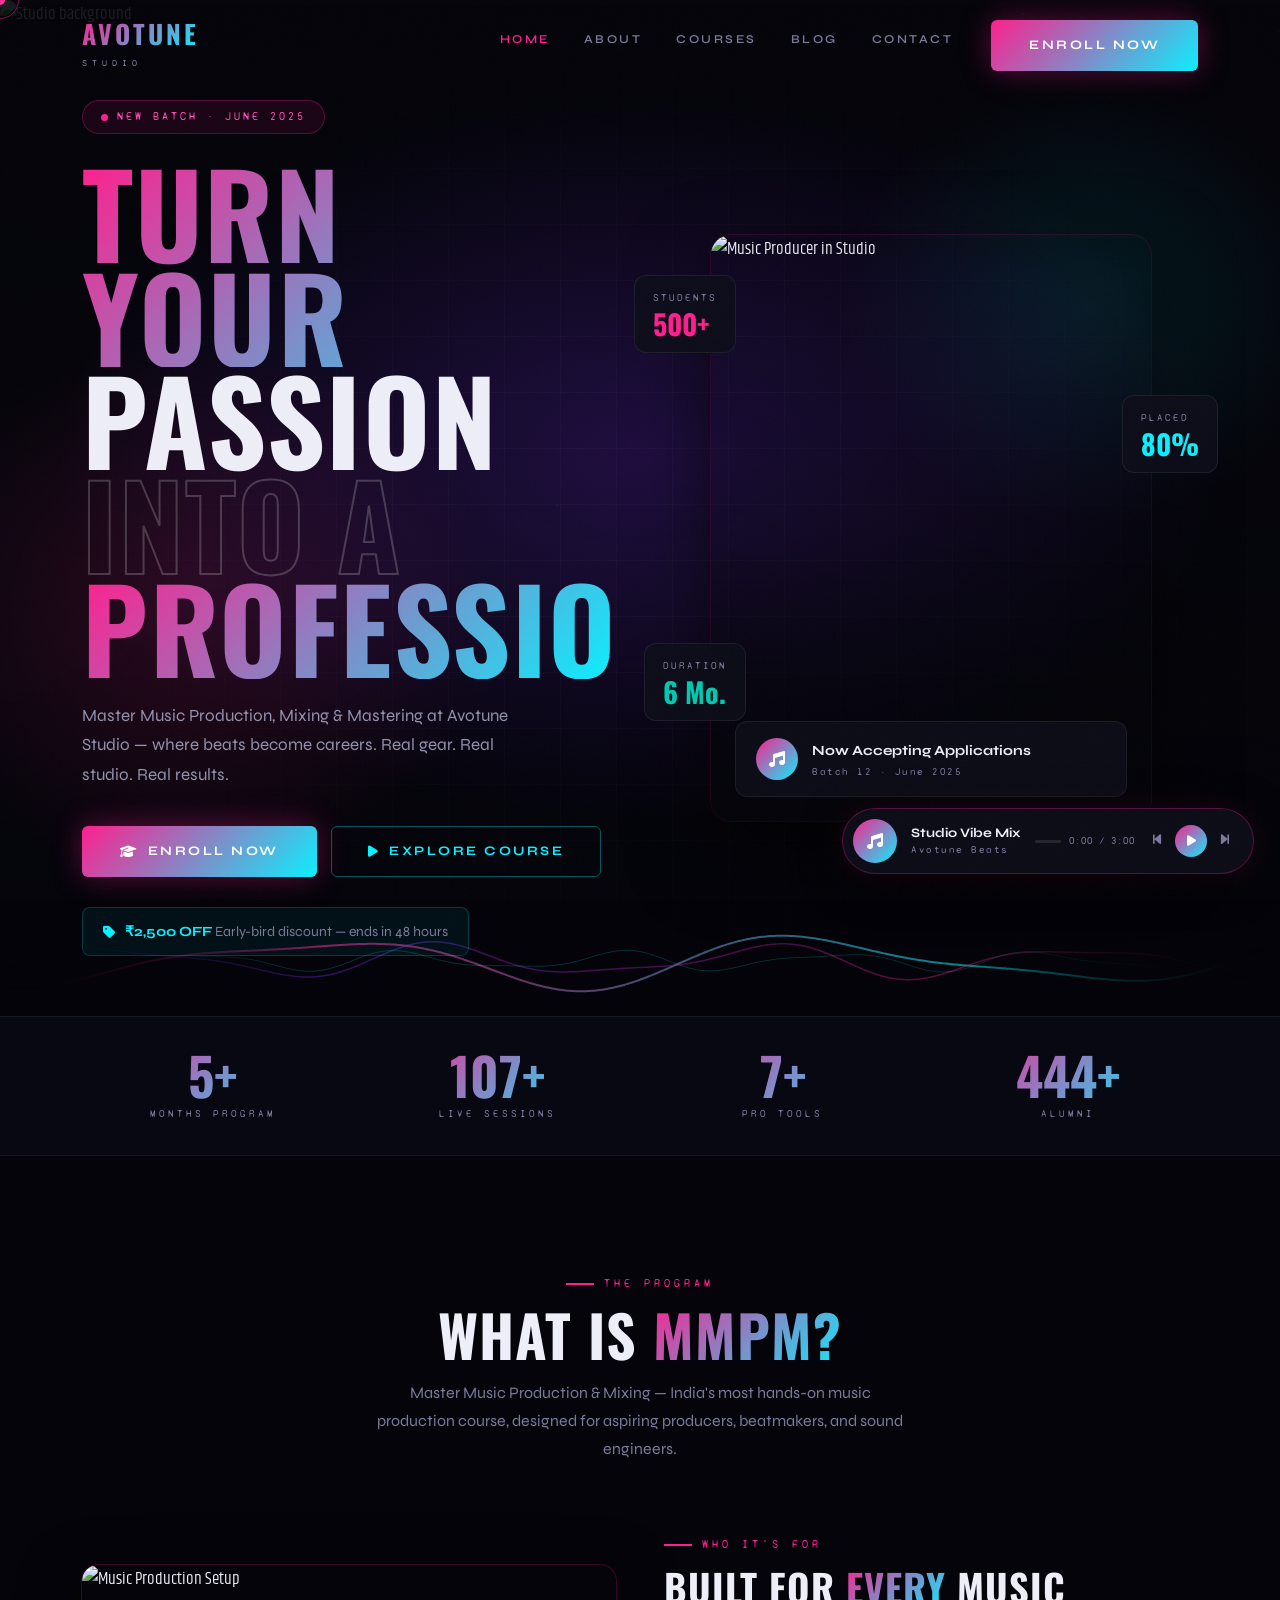
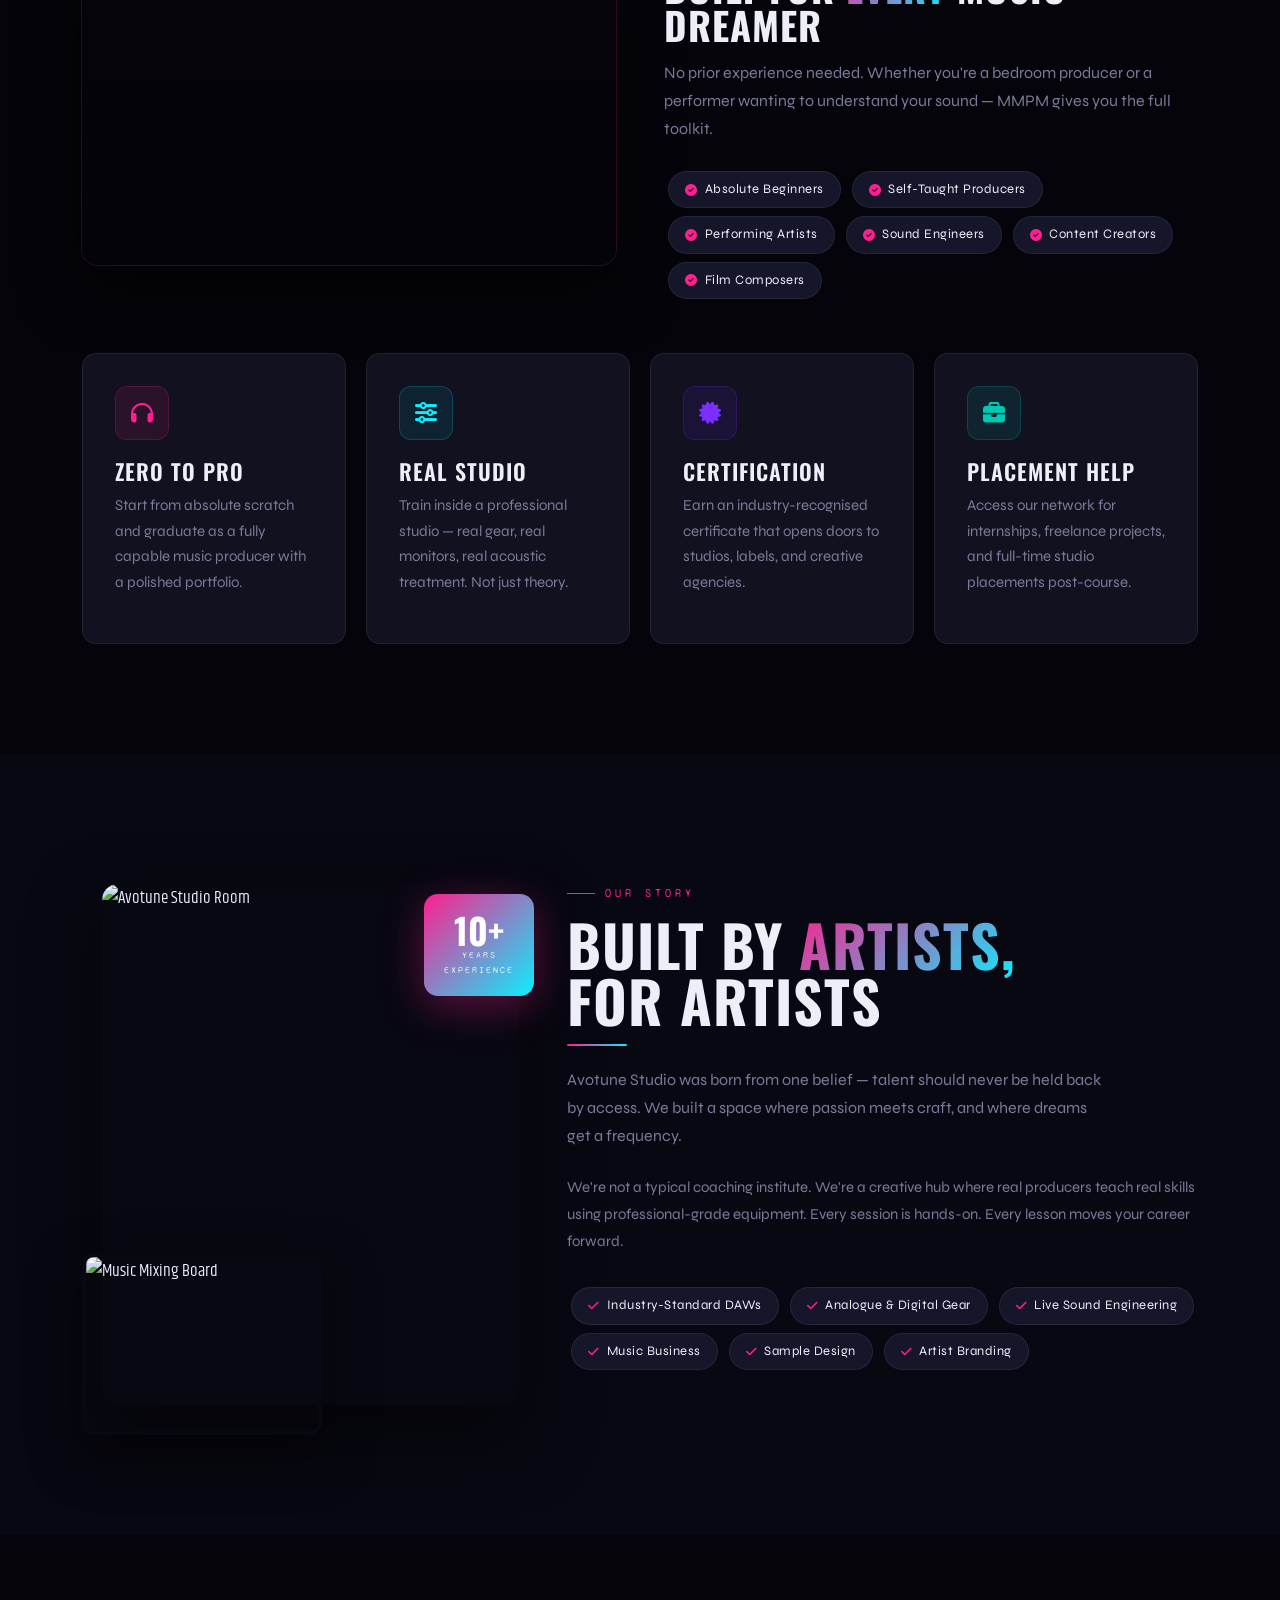
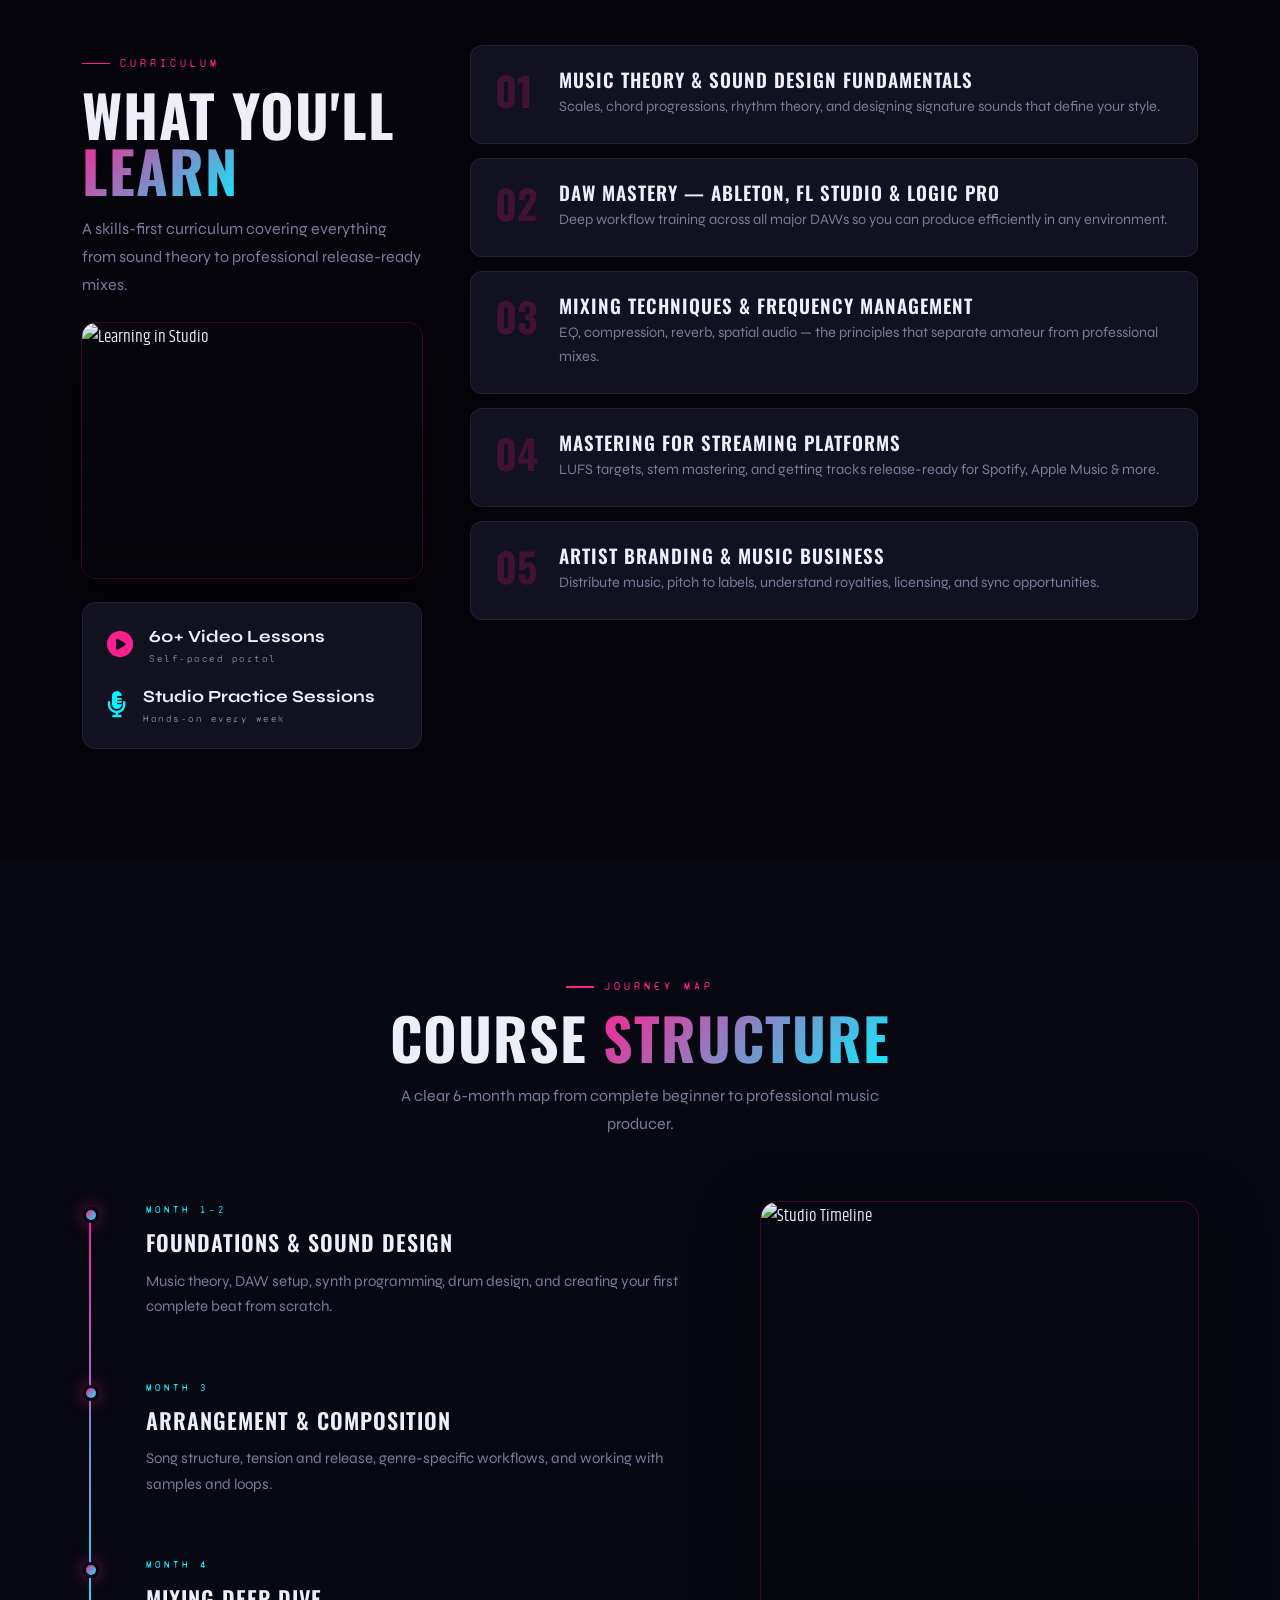
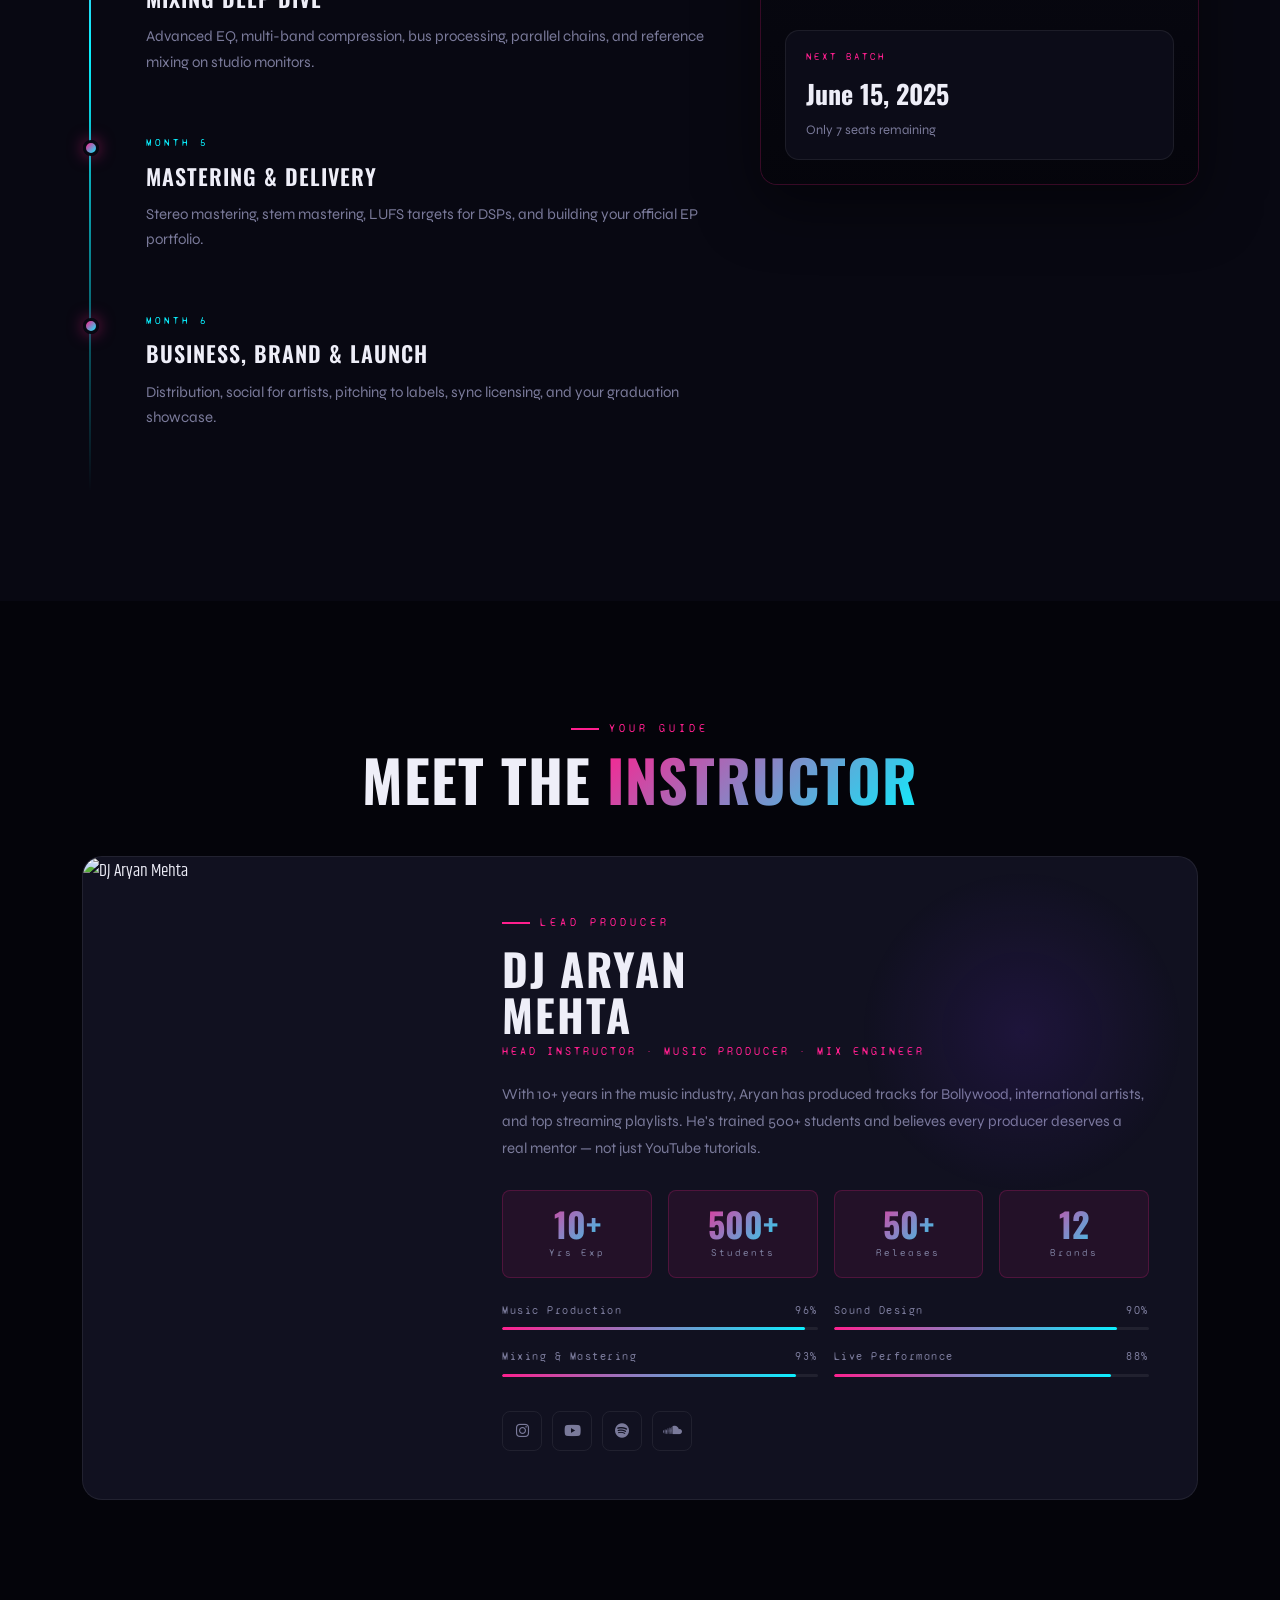
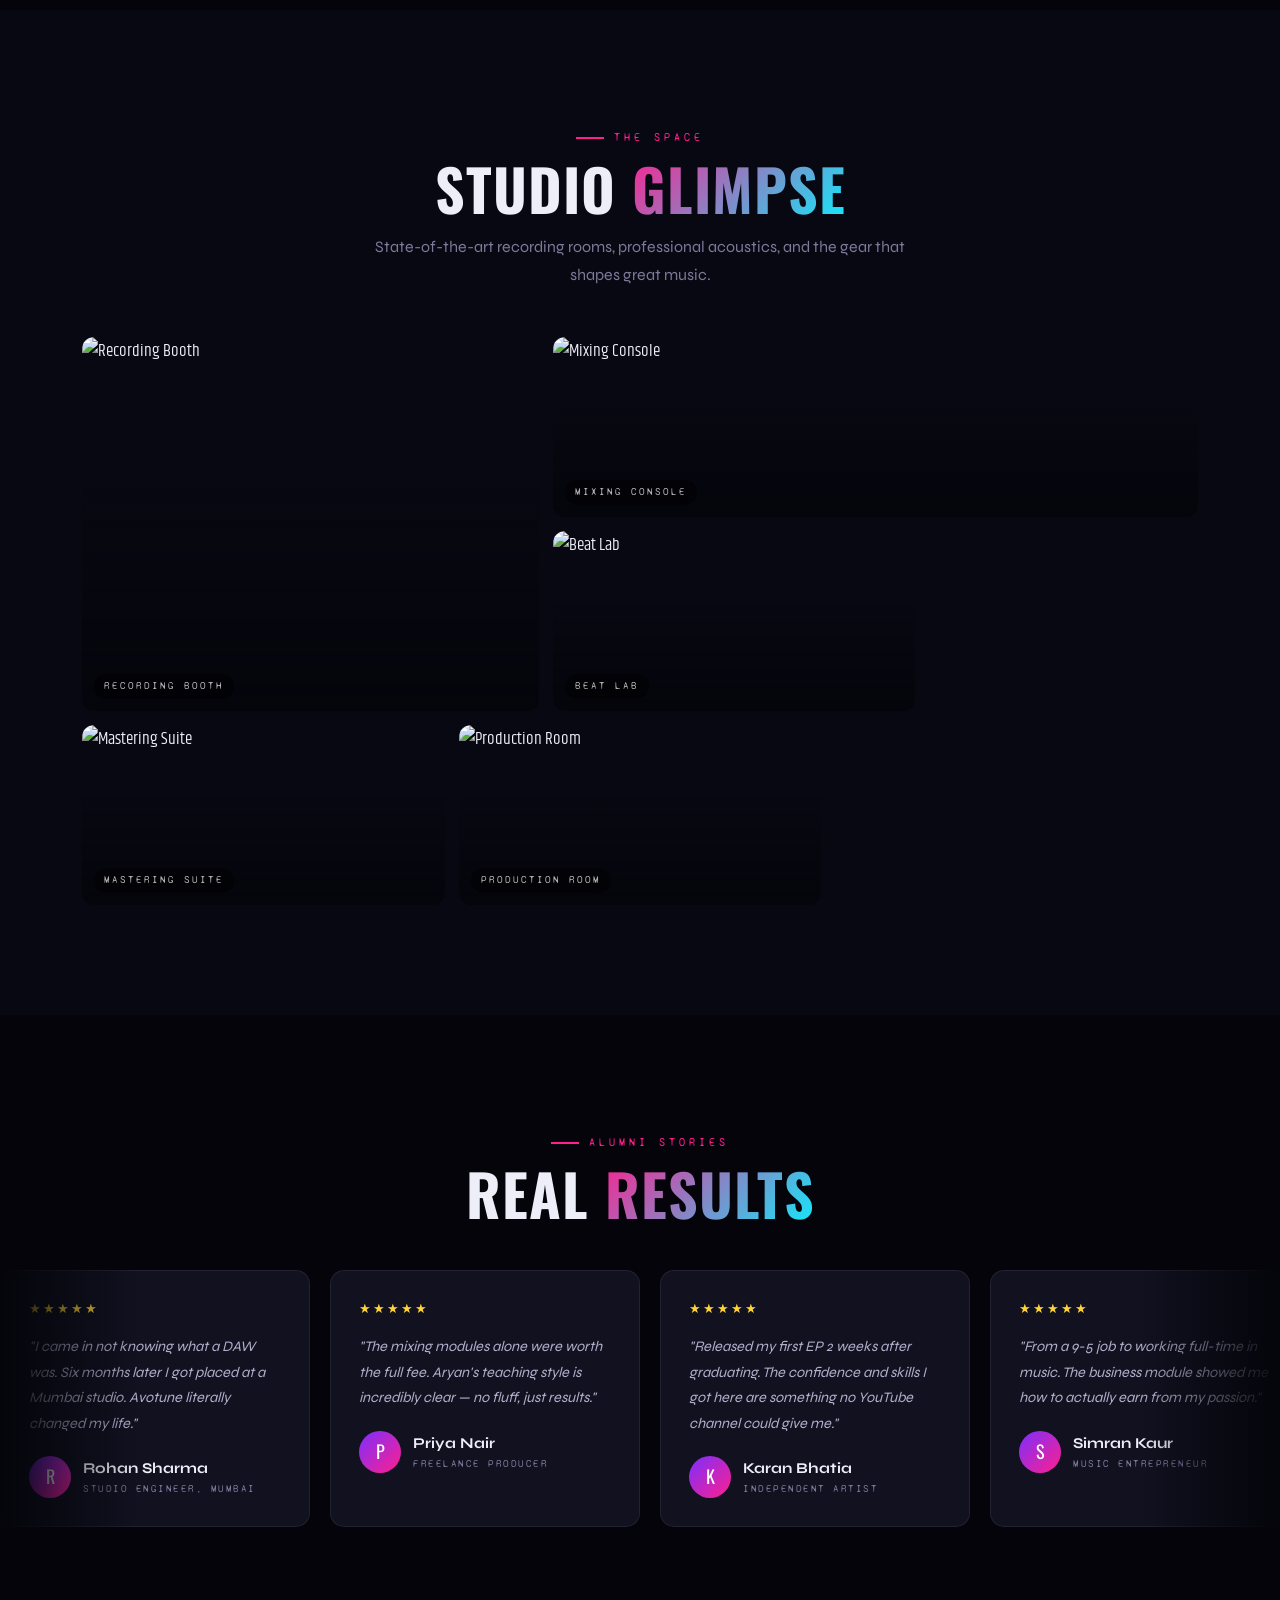
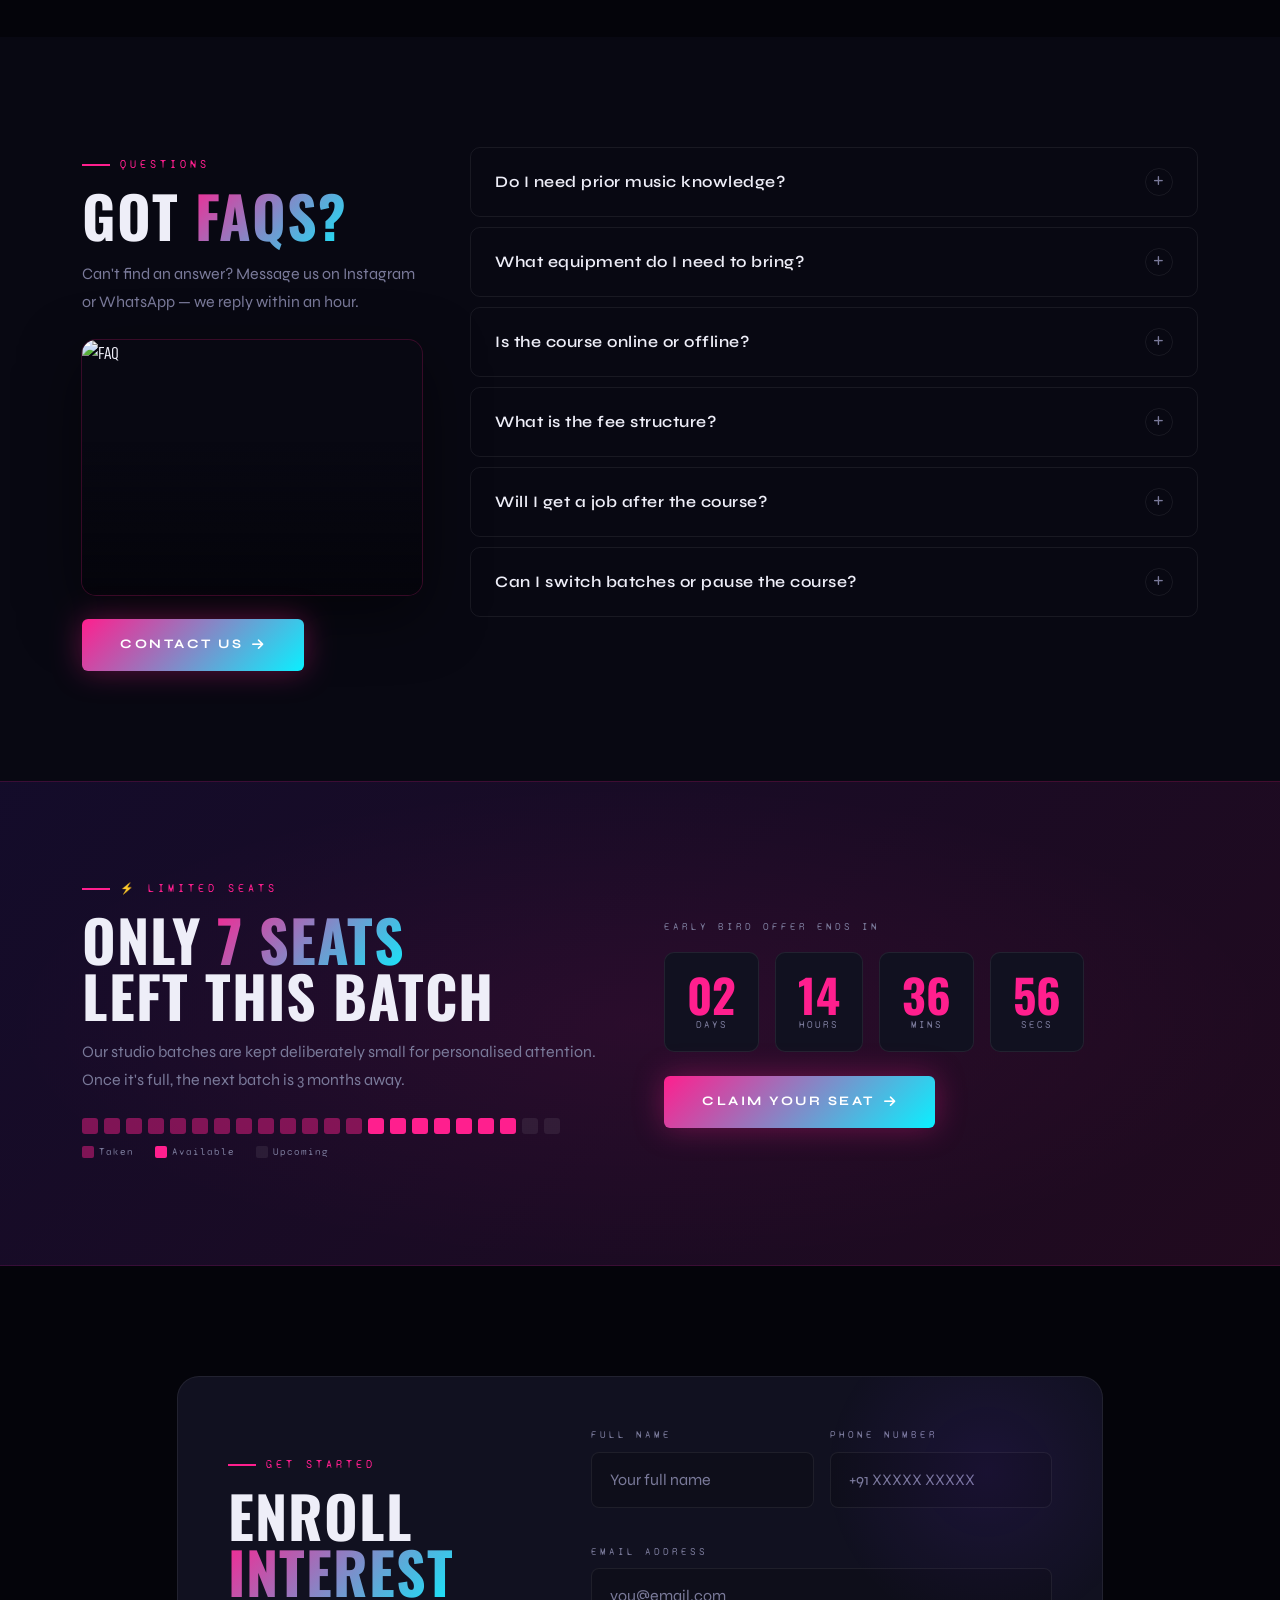
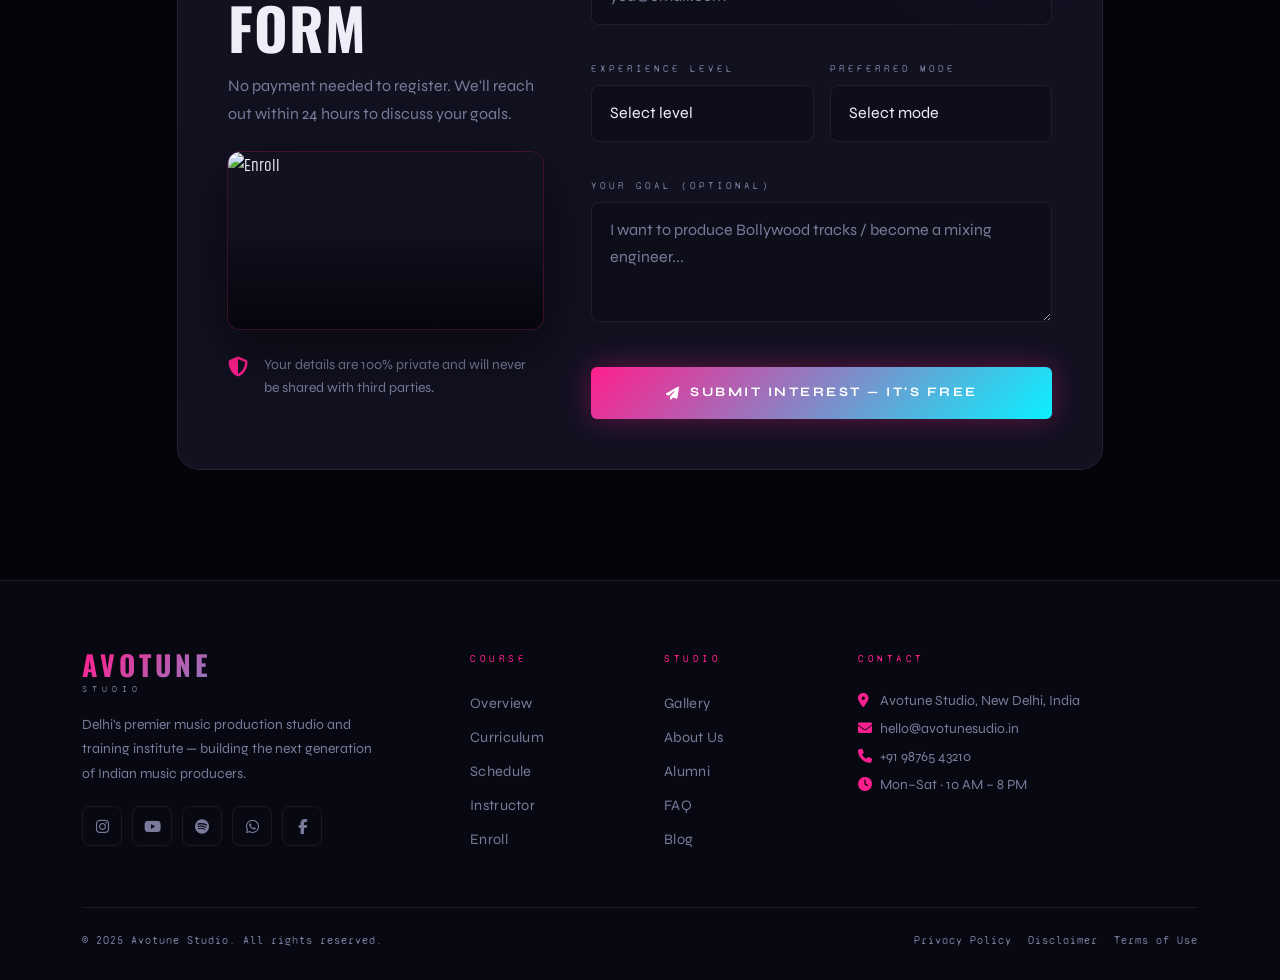
==== index.html @ 10d5009c "Add files via upload" ====
<!DOCTYPE html>
<html lang="en">
<head>
  <meta charset="UTF-8" />
  <meta name="viewport" content="width=device-width, initial-scale=1.0"/>
  <meta name="description" content="Avotune Studio — India's premier music production school. Master Music Production, Mixing & Mastering with hands-on studio training."/>
  <title>Avotune Studio — Master Music Production</title>

  <!-- Bootstrap -->
  <link href="https://cdnjs.cloudflare.com/ajax/libs/bootstrap/5.3.2/css/bootstrap.min.css" rel="stylesheet"/>
  <!-- Icons -->
  <link href="https://cdnjs.cloudflare.com/ajax/libs/font-awesome/6.5.0/css/all.min.css" rel="stylesheet"/>
  <!-- Shared styles -->
  <link rel="stylesheet" href="css/style.css"/>
  <!-- Home styles -->
  <link rel="stylesheet" href="css/home.css"/>
</head>
<body>

<!-- Custom cursor -->
<div class="cursor-dot"></div>
<div class="cursor-ring"></div>

<!-- Global particle canvas -->
<canvas id="av-particles"></canvas>

<!-- Mobile nav overlay -->
<div class="nav-overlay"></div>

<!-- ═══════════════════════════════════════════════════════════════
     NAVBAR
═══════════════════════════════════════════════════════════════ -->
<nav id="av-nav">
  <div class="container">
    <div class="d-flex align-items-center justify-content-between">

      <!-- Logo -->
      <a href="index.html" class="nav-logo text-decoration-none">
        <img src="assets/logo-white.png" alt="Avotune Studio"
             onerror="this.style.display='none';this.nextElementSibling.style.display='block'"/>
        <span style="display:none;">
          <span class="nav-logo-text">Avotune</span>
          <span class="nav-logo-sub">Studio</span>
        </span>
      </a>

      <!-- Desktop links -->
      <div class="nav-links-wrap d-flex align-items-center gap-3">
        <ul class="nav-links">
          <li><a href="index.html" class="active">Home</a></li>
          <li><a href="about.html">About</a></li>
          <li><a href="courses.html">Courses</a></li>
          <li><a href="blog.html">Blog</a></li>
          <li><a href="contact.html">Contact</a></li>
        </ul>
        <a href="#enroll" class="btn-av btn-primary ms-2">Enroll Now</a>
      </div>

      <!-- Hamburger -->
      <button class="nav-hamburger" aria-label="Menu">
        <span></span><span></span><span></span>
      </button>
    </div>
  </div>
</nav>

<!-- ═══════════════════════════════════════════════════════════════
     HERO
═══════════════════════════════════════════════════════════════ -->
<section id="hero">

  <!-- Background image + gradients -->
  <div class="hero-bg-wrap">
    <img class="hero-bg-img"
         src="https://images.unsplash.com/photo-1598488035139-bdbb2231ce04?w=1800&q=80"
         alt="Studio background"/>
    <div class="hero-gradient"></div>
    <div class="hero-grid-overlay"></div>
  </div>

  <!-- Hero waveform -->
  <canvas id="hero-wave"></canvas>

  <div class="container hero-content">
    <div class="row align-items-center g-5">

      <!-- LEFT TEXT -->
      <div class="col-lg-6">
        <div class="hero-pretag">
          <span class="live-dot"></span>
          New Batch · June 2025
        </div>

        <h1 class="hero-h1">
          <span class="line-grad">Turn Your</span>
          Passion
          <span class="line-outline">Into A</span>
          <span class="line-grad">Profession</span>
        </h1>

        <p class="hero-sub">
          Master Music Production, Mixing &amp; Mastering at Avotune Studio — where beats become careers. Real gear. Real studio. Real results.
        </p>

        <div class="hero-actions">
          <a href="#enroll"        class="btn-av btn-primary"><i class="fas fa-graduation-cap"></i> Enroll Now</a>
          <a href="#about-course"  class="btn-av btn-outline"><i class="fas fa-play"></i> Explore Course</a>
        </div>

        <div class="hero-offer">
          <i class="fas fa-tag" style="color:var(--cyan)"></i>
          <span><strong>₹2,500 OFF</strong> Early-bird discount — ends in 48 hours</span>
        </div>
      </div>

      <!-- RIGHT VISUAL -->
      <div class="col-lg-6">
        <div class="hero-visual-wrap">

          <!-- Main card -->
          <div class="hero-img-card">
            <img src="https://images.unsplash.com/photo-1571330735066-03aaa9429d89?w=800&q=80"
                 alt="Music Producer in Studio"/>
            <div class="hero-img-overlay"></div>
            <div class="hero-img-badge">
              <div class="hib-icon"><i class="fas fa-music"></i></div>
              <div>
                <div class="hib-title">Now Accepting Applications</div>
                <div class="hib-sub">Batch 12 · June 2025</div>
              </div>
            </div>
          </div>

          <!-- Floating stat cards -->
          <div class="hero-float-card hfc-1">
            <div class="hfc-label">Students</div>
            <div class="hfc-val pink">500+</div>
          </div>
          <div class="hero-float-card hfc-2">
            <div class="hfc-label">Placed</div>
            <div class="hfc-val cyan">80%</div>
          </div>
          <div class="hero-float-card hfc-3">
            <div class="hfc-label">Duration</div>
            <div class="hfc-val teal">6 Mo.</div>
          </div>
        </div>
      </div>

    </div>
  </div>
</section>

<!-- ═══════════════════════════════════════════════════════════════
     STATS BAR
═══════════════════════════════════════════════════════════════ -->
<div class="stats-bar">
  <div class="container">
    <div class="row">
      <div class="col-6 col-md-3">
        <div class="stat-cell">
          <div class="stat-number" data-count="6" data-suffix="+">6+</div>
          <div class="stat-label">Months Program</div>
        </div>
      </div>
      <div class="col-6 col-md-3">
        <div class="stat-cell">
          <div class="stat-number" data-count="120" data-suffix="+">120+</div>
          <div class="stat-label">Live Sessions</div>
        </div>
      </div>
      <div class="col-6 col-md-3">
        <div class="stat-cell">
          <div class="stat-number" data-count="8" data-suffix="+">8+</div>
          <div class="stat-label">Pro Tools</div>
        </div>
      </div>
      <div class="col-6 col-md-3">
        <div class="stat-cell">
          <div class="stat-number" data-count="500" data-suffix="+">500+</div>
          <div class="stat-label">Alumni</div>
        </div>
      </div>
    </div>
  </div>
</div>

<!-- ═══════════════════════════════════════════════════════════════
     WHAT IS MMPM?
═══════════════════════════════════════════════════════════════ -->
<section id="about-course" class="av-section">
  <div class="container">

    <!-- Heading -->
    <div class="row justify-content-center text-center mb-5">
      <div class="col-lg-7 sr">
        <div class="section-eyebrow mx-auto justify-content-center">The Program</div>
        <h2 class="section-heading">What Is <span class="grad">MMPM?</span></h2>
        <p class="section-body mx-auto text-center mt-3">
          Master Music Production &amp; Mixing — India's most hands-on music production course, designed for aspiring producers, beatmakers, and sound engineers.
        </p>
      </div>
    </div>

    <!-- Feature image row -->
    <div class="row align-items-center g-5 mb-5">
      <div class="col-lg-6 sr sr-left">
        <div class="av-img-wrap img-glow-border" style="aspect-ratio:16/9;">
          <img src="https://images.unsplash.com/photo-1598653222000-6b7b7a552625?w=900&q=80"
               alt="Music Production Setup"/>
          <div class="av-img-overlay"></div>
          <div style="position:absolute;bottom:20px;left:20px;">
            <div class="eq-viz">
              <div class="eq-bar" style="--h1:8px;--h2:38px;--d:.6s"></div>
              <div class="eq-bar" style="--h1:20px;--h2:28px;--d:.8s"></div>
              <div class="eq-bar" style="--h1:5px;--h2:48px;--d:.5s"></div>
              <div class="eq-bar" style="--h1:14px;--h2:32px;--d:.9s"></div>
              <div class="eq-bar" style="--h1:22px;--h2:16px;--d:.7s"></div>
              <div class="eq-bar" style="--h1:10px;--h2:44px;--d:.55s"></div>
            </div>
          </div>
        </div>
      </div>
      <div class="col-lg-6 sr sr-right">
        <div class="section-eyebrow">Who It's For</div>
        <h3 class="section-heading" style="font-size:clamp(28px,3vw,46px);">Built For <span class="grad">Every</span> Music Dreamer</h3>
        <p class="section-body mt-3 mb-4">No prior experience needed. Whether you're a bedroom producer or a performer wanting to understand your sound — MMPM gives you the full toolkit.</p>
        <div>
          <span class="chip"><i class="fas fa-circle-check"></i> Absolute Beginners</span>
          <span class="chip"><i class="fas fa-circle-check"></i> Self-Taught Producers</span>
          <span class="chip"><i class="fas fa-circle-check"></i> Performing Artists</span>
          <span class="chip"><i class="fas fa-circle-check"></i> Sound Engineers</span>
          <span class="chip"><i class="fas fa-circle-check"></i> Content Creators</span>
          <span class="chip"><i class="fas fa-circle-check"></i> Film Composers</span>
        </div>
      </div>
    </div>

    <!-- 4 cards -->
    <div class="course-cards-grid">
      <div class="av-card sr sr-d1">
        <div class="av-card-icon icon-pink"><i class="fas fa-headphones"></i></div>
        <h4>Zero to Pro</h4>
        <p>Start from absolute scratch and graduate as a fully capable music producer with a polished portfolio.</p>
      </div>
      <div class="av-card sr sr-d2">
        <div class="av-card-icon icon-cyan"><i class="fas fa-sliders"></i></div>
        <h4>Real Studio</h4>
        <p>Train inside a professional studio — real gear, real monitors, real acoustic treatment. Not just theory.</p>
      </div>
      <div class="av-card sr sr-d3">
        <div class="av-card-icon icon-purple"><i class="fas fa-certificate"></i></div>
        <h4>Certification</h4>
        <p>Earn an industry-recognised certificate that opens doors to studios, labels, and creative agencies.</p>
      </div>
      <div class="av-card sr sr-d4">
        <div class="av-card-icon icon-teal"><i class="fas fa-briefcase"></i></div>
        <h4>Placement Help</h4>
        <p>Access our network for internships, freelance projects, and full-time studio placements post-course.</p>
      </div>
    </div>

  </div>
</section>

<!-- ═══════════════════════════════════════════════════════════════
     ABOUT US
═══════════════════════════════════════════════════════════════ -->
<section id="about" class="av-section-alt">
  <div class="container">
    <div class="row align-items-center g-5">

      <!-- Images -->
      <div class="col-lg-5 sr sr-left">
        <div class="about-img-stack">
          <div class="about-img-main">
            <img src="https://images.unsplash.com/photo-1493225457124-a3eb161ffa5f?w=700&q=80"
                 alt="Avotune Studio Room"/>
          </div>
          <div class="about-img-secondary">
            <img src="https://images.unsplash.com/photo-1508854710579-5cecc3a416f5?w=500&q=80"
                 alt="Music Mixing Board"/>
          </div>
          <div class="about-accent-badge">
            <div class="aab-num">10+</div>
            <div class="aab-text">Years<br>Experience</div>
          </div>
        </div>
      </div>

      <!-- Text -->
      <div class="col-lg-7 sr sr-right" style="padding-bottom:40px;">
        <div class="section-eyebrow">Our Story</div>
        <h2 class="section-heading">Built By <span class="grad">Artists,</span><br>For Artists</h2>
        <div class="divider mt-3"></div>
        <p class="section-body mt-3 mb-4">
          Avotune Studio was born from one belief — talent should never be held back by access. We built a space where passion meets craft, and where dreams get a frequency.
        </p>
        <p style="font-family:var(--font-accent);color:var(--muted);font-size:15px;line-height:1.8;margin-bottom:28px;">
          We're not a typical coaching institute. We're a creative hub where real producers teach real skills using professional-grade equipment. Every session is hands-on. Every lesson moves your career forward.
        </p>
        <div>
          <span class="chip"><i class="fas fa-check"></i> Industry-Standard DAWs</span>
          <span class="chip"><i class="fas fa-check"></i> Analogue &amp; Digital Gear</span>
          <span class="chip"><i class="fas fa-check"></i> Live Sound Engineering</span>
          <span class="chip"><i class="fas fa-check"></i> Music Business</span>
          <span class="chip"><i class="fas fa-check"></i> Sample Design</span>
          <span class="chip"><i class="fas fa-check"></i> Artist Branding</span>
        </div>
      </div>
    </div>
  </div>
</section>

<!-- ═══════════════════════════════════════════════════════════════
     WHAT YOU'LL LEARN
═══════════════════════════════════════════════════════════════ -->
<section id="learn" class="av-section">
  <div class="container">
    <div class="row g-5 align-items-start">

      <!-- Left sticky info -->
      <div class="col-lg-4 sr sr-left">
        <div class="section-eyebrow">Curriculum</div>
        <h2 class="section-heading">What You'll <span class="grad">Learn</span></h2>
        <p class="section-body mt-3 mb-4">A skills-first curriculum covering everything from sound theory to professional release-ready mixes.</p>

        <!-- Side image -->
        <div class="av-img-wrap img-glow-border" style="border-radius:14px;margin-bottom:24px;">
          <img src="https://images.unsplash.com/photo-1526478806334-5fd488fcaabc?w=600&q=80"
               alt="Learning in Studio" style="aspect-ratio:4/3;object-fit:cover;"/>
          <div class="av-img-overlay"></div>
        </div>

        <div class="av-card" style="padding:20px 24px;">
          <div class="d-flex align-items-center gap-3 mb-3">
            <i class="fas fa-play-circle" style="color:var(--pink);font-size:26px;"></i>
            <div>
              <div style="font-family:var(--font-accent);font-weight:700;">60+ Video Lessons</div>
              <div style="font-family:var(--font-mono);font-size:10px;letter-spacing:1.5px;color:var(--muted);">Self-paced portal</div>
            </div>
          </div>
          <div class="d-flex align-items-center gap-3">
            <i class="fas fa-microphone-alt" style="color:var(--cyan);font-size:26px;"></i>
            <div>
              <div style="font-family:var(--font-accent);font-weight:700;">Studio Practice Sessions</div>
              <div style="font-family:var(--font-mono);font-size:10px;letter-spacing:1.5px;color:var(--muted);">Hands-on every week</div>
            </div>
          </div>
        </div>
      </div>

      <!-- Right learn items -->
      <div class="col-lg-8">
        <div class="learn-row sr sr-d1">
          <div class="learn-num">01</div>
          <div>
            <h5>Music Theory & Sound Design Fundamentals</h5>
            <p>Scales, chord progressions, rhythm theory, and designing signature sounds that define your style.</p>
          </div>
        </div>
        <div class="learn-row sr sr-d2">
          <div class="learn-num">02</div>
          <div>
            <h5>DAW Mastery — Ableton, FL Studio & Logic Pro</h5>
            <p>Deep workflow training across all major DAWs so you can produce efficiently in any environment.</p>
          </div>
        </div>
        <div class="learn-row sr sr-d3">
          <div class="learn-num">03</div>
          <div>
            <h5>Mixing Techniques & Frequency Management</h5>
            <p>EQ, compression, reverb, spatial audio — the principles that separate amateur from professional mixes.</p>
          </div>
        </div>
        <div class="learn-row sr sr-d4">
          <div class="learn-num">04</div>
          <div>
            <h5>Mastering for Streaming Platforms</h5>
            <p>LUFS targets, stem mastering, and getting tracks release-ready for Spotify, Apple Music &amp; more.</p>
          </div>
        </div>
        <div class="learn-row sr">
          <div class="learn-num">05</div>
          <div>
            <h5>Artist Branding & Music Business</h5>
            <p>Distribute music, pitch to labels, understand royalties, licensing, and sync opportunities.</p>
          </div>
        </div>
      </div>
    </div>
  </div>
</section>

<!-- ═══════════════════════════════════════════════════════════════
     COURSE STRUCTURE
═══════════════════════════════════════════════════════════════ -->
<section id="structure" class="av-section-alt">
  <div class="container">
    <div class="row justify-content-center text-center mb-5">
      <div class="col-lg-6 sr">
        <div class="section-eyebrow mx-auto justify-content-center">Journey Map</div>
        <h2 class="section-heading">Course <span class="grad">Structure</span></h2>
        <p class="section-body mx-auto text-center mt-3">A clear 6-month map from complete beginner to professional music producer.</p>
      </div>
    </div>

    <div class="row g-5 align-items-start">
      <div class="col-lg-5 sr sr-right" style="order:2;">
        <div class="av-img-wrap img-glow-border" style="border-radius:16px;">
          <img src="https://images.unsplash.com/photo-1516280440614-37939bbacd81?w=700&q=80"
               alt="Studio Timeline" style="aspect-ratio:3/4;object-fit:cover;"/>
          <div class="av-img-overlay"></div>
          <div style="position:absolute;bottom:24px;left:24px;right:24px;">
            <div class="av-card" style="padding:18px 20px;background:rgba(14,14,26,.9);">
              <div style="font-family:var(--font-mono);font-size:10px;letter-spacing:2px;color:var(--pink);margin-bottom:8px;">NEXT BATCH</div>
              <div style="font-family:var(--font-display);font-size:26px;font-weight:700;">June 15, 2025</div>
              <div style="font-family:var(--font-accent);color:var(--muted);font-size:13px;margin-top:4px;">Only 7 seats remaining</div>
            </div>
          </div>
        </div>
      </div>

      <div class="col-lg-7 sr sr-left" style="order:1;">
        <div class="av-timeline">
          <div class="tl-item">
            <div class="tl-dot"></div>
            <div class="tl-week">Month 1–2</div>
            <div class="tl-title">Foundations & Sound Design</div>
            <p class="tl-desc">Music theory, DAW setup, synth programming, drum design, and creating your first complete beat from scratch.</p>
          </div>
          <div class="tl-item">
            <div class="tl-dot"></div>
            <div class="tl-week">Month 3</div>
            <div class="tl-title">Arrangement & Composition</div>
            <p class="tl-desc">Song structure, tension and release, genre-specific workflows, and working with samples and loops.</p>
          </div>
          <div class="tl-item">
            <div class="tl-dot"></div>
            <div class="tl-week">Month 4</div>
            <div class="tl-title">Mixing Deep Dive</div>
            <p class="tl-desc">Advanced EQ, multi-band compression, bus processing, parallel chains, and reference mixing on studio monitors.</p>
          </div>
          <div class="tl-item">
            <div class="tl-dot"></div>
            <div class="tl-week">Month 5</div>
            <div class="tl-title">Mastering & Delivery</div>
            <p class="tl-desc">Stereo mastering, stem mastering, LUFS targets for DSPs, and building your official EP portfolio.</p>
          </div>
          <div class="tl-item">
            <div class="tl-dot"></div>
            <div class="tl-week">Month 6</div>
            <div class="tl-title">Business, Brand & Launch</div>
            <p class="tl-desc">Distribution, social for artists, pitching to labels, sync licensing, and your graduation showcase.</p>
          </div>
        </div>
      </div>
    </div>
  </div>
</section>

<!-- ═══════════════════════════════════════════════════════════════
     INSTRUCTOR
═══════════════════════════════════════════════════════════════ -->
<section id="instructor" class="av-section">
  <div class="container">
    <div class="text-center mb-5 sr">
      <div class="section-eyebrow mx-auto justify-content-center">Your Guide</div>
      <h2 class="section-heading">Meet The <span class="grad">Instructor</span></h2>
    </div>

    <div class="instructor-wrap skill-section">
      <div class="row g-0">

        <!-- Photo -->
        <div class="col-lg-4 sr sr-left">
          <img src="https://images.unsplash.com/photo-1507003211169-0a1dd7228f2d?w=600&q=80"
               alt="DJ Aryan Mehta" class="instructor-hero-img"/>
        </div>

        <!-- Info -->
        <div class="col-lg-8 p-4 p-lg-5 sr sr-right">
          <div class="section-eyebrow">Lead Producer</div>
          <h3 style="font-family:var(--font-display);font-size:44px;font-weight:700;text-transform:uppercase;letter-spacing:2px;margin-bottom:4px;">DJ Aryan<br>Mehta</h3>
          <p style="font-family:var(--font-mono);font-size:11px;letter-spacing:3px;color:var(--pink);text-transform:uppercase;margin-bottom:20px;">Head Instructor · Music Producer · Mix Engineer</p>
          <p style="font-family:var(--font-accent);color:var(--muted);font-size:15px;line-height:1.8;margin-bottom:28px;">
            With 10+ years in the music industry, Aryan has produced tracks for Bollywood, international artists, and top streaming playlists. He's trained 500+ students and believes every producer deserves a real mentor — not just YouTube tutorials.
          </p>

          <!-- Stats row -->
          <div class="row g-3 mb-4">
            <div class="col-6 col-md-3"><div class="badge-stat"><div class="badge-stat-num">10+</div><div class="badge-stat-label">Yrs Exp</div></div></div>
            <div class="col-6 col-md-3"><div class="badge-stat"><div class="badge-stat-num">500+</div><div class="badge-stat-label">Students</div></div></div>
            <div class="col-6 col-md-3"><div class="badge-stat"><div class="badge-stat-num">50+</div><div class="badge-stat-label">Releases</div></div></div>
            <div class="col-6 col-md-3"><div class="badge-stat"><div class="badge-stat-num">12</div><div class="badge-stat-label">Brands</div></div></div>
          </div>

          <!-- Skill bars -->
          <div class="row g-3">
            <div class="col-md-6">
              <div class="skill-row">
                <div class="skill-meta"><span>Music Production</span><span>96%</span></div>
                <div class="skill-track"><div class="skill-fill" data-w="96"></div></div>
              </div>
              <div class="skill-row">
                <div class="skill-meta"><span>Mixing & Mastering</span><span>93%</span></div>
                <div class="skill-track"><div class="skill-fill" data-w="93"></div></div>
              </div>
            </div>
            <div class="col-md-6">
              <div class="skill-row">
                <div class="skill-meta"><span>Sound Design</span><span>90%</span></div>
                <div class="skill-track"><div class="skill-fill" data-w="90"></div></div>
              </div>
              <div class="skill-row">
                <div class="skill-meta"><span>Live Performance</span><span>88%</span></div>
                <div class="skill-track"><div class="skill-fill" data-w="88"></div></div>
              </div>
            </div>
          </div>

          <!-- Socials -->
          <div class="social-row mt-3">
            <a href="#" class="soc-btn"><i class="fab fa-instagram"></i></a>
            <a href="#" class="soc-btn"><i class="fab fa-youtube"></i></a>
            <a href="#" class="soc-btn"><i class="fab fa-spotify"></i></a>
            <a href="#" class="soc-btn"><i class="fab fa-soundcloud"></i></a>
          </div>
        </div>
      </div>
    </div>
  </div>
</section>

<!-- ═══════════════════════════════════════════════════════════════
     GALLERY
═══════════════════════════════════════════════════════════════ -->
<section id="gallery" class="av-section-alt">
  <div class="container">
    <div class="text-center mb-5 sr">
      <div class="section-eyebrow mx-auto justify-content-center">The Space</div>
      <h2 class="section-heading">Studio <span class="grad">Glimpse</span></h2>
      <p class="section-body mx-auto text-center mt-3">State-of-the-art recording rooms, professional acoustics, and the gear that shapes great music.</p>
    </div>

    <div class="gallery-grid sr">
      <div class="g-item g-tall">
        <img src="https://images.unsplash.com/photo-1478737270239-2f02b77fc618?w=700&q=80" alt="Recording Booth"/>
        <div class="av-img-overlay"></div>
        <div class="g-item-label">Recording Booth</div>
      </div>
      <div class="g-item g-wide">
        <img src="https://images.unsplash.com/photo-1524230572899-a752b3835840?w=900&q=80" alt="Mixing Console"/>
        <div class="av-img-overlay"></div>
        <div class="g-item-label">Mixing Console</div>
      </div>
      <div class="g-item g-half">
        <img src="https://images.unsplash.com/photo-1563330232-57114bb0823c?w=600&q=80" alt="Beat Lab"/>
        <div class="av-img-overlay"></div>
        <div class="g-item-label">Beat Lab</div>
      </div>
      <div class="g-item g-half">
        <img src="https://images.unsplash.com/photo-1514320291840-2e0a9bf2a9ae?w=600&q=80" alt="Mastering Suite"/>
        <div class="av-img-overlay"></div>
        <div class="g-item-label">Mastering Suite</div>
      </div>
      <div class="g-item g-half">
        <img src="https://images.unsplash.com/photo-1598488035139-bdbb2231ce04?w=600&q=80" alt="Production Room"/>
        <div class="av-img-overlay"></div>
        <div class="g-item-label">Production Room</div>
      </div>
    </div>
  </div>
</section>

<!-- ═══════════════════════════════════════════════════════════════
     TESTIMONIALS
═══════════════════════════════════════════════════════════════ -->
<section id="testimonials" class="av-section">
  <div class="container mb-5">
    <div class="text-center sr">
      <div class="section-eyebrow mx-auto justify-content-center">Alumni Stories</div>
      <h2 class="section-heading">Real <span class="grad">Results</span></h2>
    </div>
  </div>

  <div class="testi-outer">
    <div class="testi-track" id="testi-track">
      <!-- Row 1 -->
      <div class="t-card">
        <div class="t-stars">★★★★★</div>
        <p class="t-quote">"I came in not knowing what a DAW was. Six months later I got placed at a Mumbai studio. Avotune literally changed my life."</p>
        <div class="t-author">
          <div class="t-avatar">R</div>
          <div><div class="t-name">Rohan Sharma</div><div class="t-role">Studio Engineer, Mumbai</div></div>
        </div>
      </div>
      <div class="t-card">
        <div class="t-stars">★★★★★</div>
        <p class="t-quote">"The mixing modules alone were worth the full fee. Aryan's teaching style is incredibly clear — no fluff, just results."</p>
        <div class="t-author">
          <div class="t-avatar">P</div>
          <div><div class="t-name">Priya Nair</div><div class="t-role">Freelance Producer</div></div>
        </div>
      </div>
      <div class="t-card">
        <div class="t-stars">★★★★★</div>
        <p class="t-quote">"Released my first EP 2 weeks after graduating. The confidence and skills I got here are something no YouTube channel could give me."</p>
        <div class="t-author">
          <div class="t-avatar">K</div>
          <div><div class="t-name">Karan Bhatia</div><div class="t-role">Independent Artist</div></div>
        </div>
      </div>
      <div class="t-card">
        <div class="t-stars">★★★★★</div>
        <p class="t-quote">"From a 9-5 job to working full-time in music. The business module showed me how to actually earn from my passion."</p>
        <div class="t-author">
          <div class="t-avatar">S</div>
          <div><div class="t-name">Simran Kaur</div><div class="t-role">Music Entrepreneur</div></div>
        </div>
      </div>
      <div class="t-card">
        <div class="t-stars">★★★★★</div>
        <p class="t-quote">"Working on professional monitors with real acoustic treatment changes how you hear music forever. Worth every rupee."</p>
        <div class="t-author">
          <div class="t-avatar">A</div>
          <div><div class="t-name">Aditya Joshi</div><div class="t-role">Sound Designer</div></div>
        </div>
      </div>
      <div class="t-card">
        <div class="t-stars">★★★★★</div>
        <p class="t-quote">"Avotune isn't just a course — it's a community. The network I built here is still helping me land projects years later."</p>
        <div class="t-author">
          <div class="t-avatar">M</div>
          <div><div class="t-name">Megha Verma</div><div class="t-role">Film Composer</div></div>
        </div>
      </div>
      <!-- Duplicate for seamless loop -->
      <div class="t-card">
        <div class="t-stars">★★★★★</div>
        <p class="t-quote">"I came in not knowing what a DAW was. Six months later I got placed at a Mumbai studio. Avotune literally changed my life."</p>
        <div class="t-author"><div class="t-avatar">R</div><div><div class="t-name">Rohan Sharma</div><div class="t-role">Studio Engineer, Mumbai</div></div></div>
      </div>
      <div class="t-card">
        <div class="t-stars">★★★★★</div>
        <p class="t-quote">"The mixing modules alone were worth the full fee. Aryan's teaching style is incredibly clear — no fluff, just results."</p>
        <div class="t-author"><div class="t-avatar">P</div><div><div class="t-name">Priya Nair</div><div class="t-role">Freelance Producer</div></div></div>
      </div>
      <div class="t-card">
        <div class="t-stars">★★★★★</div>
        <p class="t-quote">"Released my first EP 2 weeks after graduating. The confidence and skills I got here are something no YouTube channel could give me."</p>
        <div class="t-author"><div class="t-avatar">K</div><div><div class="t-name">Karan Bhatia</div><div class="t-role">Independent Artist</div></div></div>
      </div>
      <div class="t-card">
        <div class="t-stars">★★★★★</div>
        <p class="t-quote">"From a 9-5 job to working full-time in music. The business module showed me how to actually earn from my passion."</p>
        <div class="t-author"><div class="t-avatar">S</div><div><div class="t-name">Simran Kaur</div><div class="t-role">Music Entrepreneur</div></div></div>
      </div>
      <div class="t-card">
        <div class="t-stars">★★★★★</div>
        <p class="t-quote">"Working on professional monitors with real acoustic treatment changes how you hear music forever. Worth every rupee."</p>
        <div class="t-author"><div class="t-avatar">A</div><div><div class="t-name">Aditya Joshi</div><div class="t-role">Sound Designer</div></div></div>
      </div>
      <div class="t-card">
        <div class="t-stars">★★★★★</div>
        <p class="t-quote">"Avotune isn't just a course — it's a community. The network I built here is still helping me land projects years later."</p>
        <div class="t-author"><div class="t-avatar">M</div><div><div class="t-name">Megha Verma</div><div class="t-role">Film Composer</div></div></div>
      </div>
    </div>
  </div>
</section>

<!-- ═══════════════════════════════════════════════════════════════
     FAQ
═══════════════════════════════════════════════════════════════ -->
<section id="faq" class="av-section-alt">
  <div class="container">
    <div class="row g-5 align-items-start">

      <div class="col-lg-4 sr sr-left">
        <div class="section-eyebrow">Questions</div>
        <h2 class="section-heading">Got <span class="grad">FAQs?</span></h2>
        <p class="section-body mt-3 mb-4">Can't find an answer? Message us on Instagram or WhatsApp — we reply within an hour.</p>
        <div class="av-img-wrap img-glow-border mb-4" style="border-radius:14px;">
          <img src="https://images.unsplash.com/photo-1487180144351-b8472da7d491?w=600&q=80"
               alt="FAQ" style="aspect-ratio:4/3;object-fit:cover;"/>
          <div class="av-img-overlay"></div>
        </div>
        <a href="#enroll" class="btn-av btn-primary">Contact Us <i class="fas fa-arrow-right"></i></a>
      </div>

      <div class="col-lg-8 sr sr-right">
        <div class="faq-wrap">
          <div class="faq-box">
            <div class="faq-trigger">Do I need prior music knowledge?<span class="faq-plus"><i class="fas fa-plus"></i></span></div>
            <div class="faq-body">Not at all! MMPM is designed for complete beginners. We start from music theory fundamentals and build up gradually. If you have experience, our instructor will ensure you're challenged at the right level.</div>
          </div>
          <div class="faq-box">
            <div class="faq-trigger">What equipment do I need to bring?<span class="faq-plus"><i class="fas fa-plus"></i></span></div>
            <div class="faq-body">Nothing! All studio equipment, DAW licences, plugins, and hardware are provided at Avotune Studio. For home practice, a laptop with 8GB+ RAM is recommended — we'll guide you on free starter options.</div>
          </div>
          <div class="faq-box">
            <div class="faq-trigger">Is the course online or offline?<span class="faq-plus"><i class="fas fa-plus"></i></span></div>
            <div class="faq-body">Core sessions are conducted offline at our Delhi studio. We also provide an online learning portal with recorded lessons for revision. A hybrid format is available for outstation students.</div>
          </div>
          <div class="faq-box">
            <div class="faq-trigger">What is the fee structure?<span class="faq-plus"><i class="fas fa-plus"></i></span></div>
            <div class="faq-body">The full program is ₹45,000 for 6 months. We offer EMI options, a ₹2,500 early bird discount, and group discounts for friends enrolling together. Fill the interest form and we'll share the complete fee breakup.</div>
          </div>
          <div class="faq-box">
            <div class="faq-trigger">Will I get a job after the course?<span class="faq-plus"><i class="fas fa-plus"></i></span></div>
            <div class="faq-body">We provide active placement support — connecting students with recording studios, production houses, and labels in our network. Over 80% of our graduates are actively working in the music industry within 3 months.</div>
          </div>
          <div class="faq-box">
            <div class="faq-trigger">Can I switch batches or pause the course?<span class="faq-plus"><i class="fas fa-plus"></i></span></div>
            <div class="faq-body">Yes! Life happens. We allow batch switches with at least 2 weeks' notice. You can also pause for up to 4 weeks in genuine circumstances. All recorded content remains accessible throughout your enrollment period.</div>
          </div>
        </div>
      </div>

    </div>
  </div>
</section>

<!-- ═══════════════════════════════════════════════════════════════
     URGENCY
═══════════════════════════════════════════════════════════════ -->
<section class="urgency-section">
  <div class="urgency-bg"></div>
  <div class="container position-relative" style="z-index:2;">
    <div class="row align-items-center g-5">

      <div class="col-lg-6 sr sr-left">
        <div class="section-eyebrow">⚡ Limited Seats</div>
        <h2 class="section-heading">Only <span class="grad">7 Seats</span><br>Left This Batch</h2>
        <p style="font-family:var(--font-accent);color:var(--muted);font-size:16px;line-height:1.75;margin-top:14px;">Our studio batches are kept deliberately small for personalised attention. Once it's full, the next batch is 3 months away.</p>
        <div class="seats-grid mt-4">
          <div class="seat-block seat-taken"></div><div class="seat-block seat-taken"></div><div class="seat-block seat-taken"></div>
          <div class="seat-block seat-taken"></div><div class="seat-block seat-taken"></div><div class="seat-block seat-taken"></div>
          <div class="seat-block seat-taken"></div><div class="seat-block seat-taken"></div><div class="seat-block seat-taken"></div>
          <div class="seat-block seat-taken"></div><div class="seat-block seat-taken"></div><div class="seat-block seat-taken"></div>
          <div class="seat-block seat-taken"></div>
          <div class="seat-block seat-open"></div><div class="seat-block seat-open"></div><div class="seat-block seat-open"></div>
          <div class="seat-block seat-open"></div><div class="seat-block seat-open"></div><div class="seat-block seat-open"></div>
          <div class="seat-block seat-open"></div>
          <div class="seat-block seat-later"></div><div class="seat-block seat-later"></div>
        </div>
        <p style="font-family:var(--font-mono);font-size:10px;color:var(--muted);letter-spacing:1px;margin-top:10px;">
          <span style="display:inline-block;width:12px;height:12px;border-radius:2px;background:rgba(255,31,142,.45);vertical-align:middle;margin-right:5px;"></span>Taken &nbsp;
          <span style="display:inline-block;width:12px;height:12px;border-radius:2px;background:var(--pink);vertical-align:middle;margin-right:5px;"></span>Available &nbsp;
          <span style="display:inline-block;width:12px;height:12px;border-radius:2px;background:var(--border);vertical-align:middle;margin-right:5px;"></span>Upcoming
        </p>
      </div>

      <div class="col-lg-6 sr sr-right">
        <p style="font-family:var(--font-mono);font-size:10px;letter-spacing:3px;text-transform:uppercase;color:var(--muted);margin-bottom:16px;">Early Bird Offer Ends In</p>
        <div class="d-flex gap-3 flex-wrap">
          <div class="cd-unit"><div class="cd-num" id="cd-days">02</div><div class="cd-label">Days</div></div>
          <div class="cd-unit"><div class="cd-num" id="cd-hours">14</div><div class="cd-label">Hours</div></div>
          <div class="cd-unit"><div class="cd-num" id="cd-mins">37</div><div class="cd-label">Mins</div></div>
          <div class="cd-unit"><div class="cd-num" id="cd-secs">00</div><div class="cd-label">Secs</div></div>
        </div>
        <a href="#enroll" class="btn-av btn-primary mt-4 d-inline-flex">
          Claim Your Seat <i class="fas fa-arrow-right"></i>
        </a>
      </div>

    </div>
  </div>
</section>

<!-- ═══════════════════════════════════════════════════════════════
     ENROLL FORM
═══════════════════════════════════════════════════════════════ -->
<section id="enroll" class="av-section">
  <div class="container">
    <div class="row justify-content-center">
      <div class="col-xl-10">
        <div class="enroll-card sr">
          <div class="row g-5 align-items-center">

            <div class="col-lg-5">
              <div class="section-eyebrow">Get Started</div>
              <h2 class="section-heading">Enroll <span class="grad">Interest</span> Form</h2>
              <p class="section-body mt-3 mb-4">No payment needed to register. We'll reach out within 24 hours to discuss your goals.</p>
              <div class="av-img-wrap img-glow-border mb-4" style="border-radius:12px;">
                <img src="https://images.unsplash.com/photo-1511671782779-c97d3d27a1d4?w=600&q=80"
                     alt="Enroll" style="aspect-ratio:16/9;object-fit:cover;"/>
                <div class="av-img-overlay"></div>
              </div>
              <div class="d-flex align-items-start gap-3">
                <i class="fas fa-shield-alt mt-1" style="color:var(--pink);font-size:20px;flex-shrink:0;"></i>
                <p style="font-family:var(--font-accent);color:var(--muted);font-size:14px;margin:0;">Your details are 100% private and will never be shared with third parties.</p>
              </div>
            </div>

            <div class="col-lg-7">
              <form id="enroll-form" novalidate>
                <div class="row g-3">
                  <div class="col-md-6">
                    <div class="av-form-group">
                      <label class="av-label">Full Name</label>
                      <input type="text" class="av-input" placeholder="Your full name" required/>
                    </div>
                  </div>
                  <div class="col-md-6">
                    <div class="av-form-group">
                      <label class="av-label">Phone Number</label>
                      <input type="tel" class="av-input" placeholder="+91 XXXXX XXXXX" required/>
                    </div>
                  </div>
                  <div class="col-12">
                    <div class="av-form-group">
                      <label class="av-label">Email Address</label>
                      <input type="email" class="av-input" placeholder="you@email.com" required/>
                    </div>
                  </div>
                  <div class="col-md-6">
                    <div class="av-form-group">
                      <label class="av-label">Experience Level</label>
                      <select class="av-select">
                        <option value="">Select level</option>
                        <option>Complete Beginner</option>
                        <option>Some Basics</option>
                        <option>Intermediate</option>
                        <option>Advanced</option>
                      </select>
                    </div>
                  </div>
                  <div class="col-md-6">
                    <div class="av-form-group">
                      <label class="av-label">Preferred Mode</label>
                      <select class="av-select">
                        <option value="">Select mode</option>
                        <option>Offline – Studio</option>
                        <option>Online – Remote</option>
                        <option>Hybrid</option>
                      </select>
                    </div>
                  </div>
                  <div class="col-12">
                    <div class="av-form-group">
                      <label class="av-label">Your Goal (Optional)</label>
                      <textarea class="av-textarea" placeholder="I want to produce Bollywood tracks / become a mixing engineer..."></textarea>
                    </div>
                  </div>
                  <div class="col-12">
                    <button type="submit" class="btn-av btn-primary submit-btn w-100" style="justify-content:center;">
                      <i class="fas fa-paper-plane"></i> Submit Interest — It's Free
                    </button>
                  </div>
                </div>
              </form>
            </div>

          </div>
        </div>
      </div>
    </div>
  </div>
</section>

<!-- ═══════════════════════════════════════════════════════════════
     FOOTER
═══════════════════════════════════════════════════════════════ -->
<footer id="av-footer">
  <div class="container">
    <div class="row g-5">

      <!-- Brand -->
      <div class="col-lg-4">
        <div class="footer-logo-text">Avotune</div>
        <div class="footer-sub">Studio</div>
        <p class="footer-desc">Delhi's premier music production studio and training institute — building the next generation of Indian music producers.</p>
        <div class="social-row">
          <a href="#" class="soc-btn"><i class="fab fa-instagram"></i></a>
          <a href="#" class="soc-btn"><i class="fab fa-youtube"></i></a>
          <a href="#" class="soc-btn"><i class="fab fa-spotify"></i></a>
          <a href="#" class="soc-btn"><i class="fab fa-whatsapp"></i></a>
          <a href="#" class="soc-btn"><i class="fab fa-facebook-f"></i></a>
        </div>
      </div>

      <div class="col-6 col-md-4 col-lg-2">
        <div class="footer-col-title">Course</div>
        <a href="courses.html" class="footer-link">Overview</a>
        <a href="courses.html" class="footer-link">Curriculum</a>
        <a href="courses.html" class="footer-link">Schedule</a>
        <a href="courses.html" class="footer-link">Instructor</a>
        <a href="#enroll"       class="footer-link">Enroll</a>
      </div>

      <!-- Studio links -->
      <div class="col-6 col-md-4 col-lg-2">
        <div class="footer-col-title">Studio</div>
        <a href="#gallery"       class="footer-link">Gallery</a>
        <a href="about.html"     class="footer-link">About Us</a>
        <a href="#testimonials"  class="footer-link">Alumni</a>
        <a href="#faq"           class="footer-link">FAQ</a>
        <a href="blog.html"      class="footer-link">Blog</a>
      </div>

      <!-- Contact -->
      <div class="col-lg-4">
        <div class="footer-col-title">Contact</div>
        <p class="footer-contact">
          <i class="fas fa-map-marker-alt"></i>Avotune Studio, New Delhi, India<br>
          <i class="fas fa-envelope"></i>hello@avotunesudio.in<br>
          <i class="fas fa-phone"></i>+91 98765 43210<br>
          <i class="fas fa-clock"></i>Mon–Sat · 10 AM – 8 PM
        </p>
      </div>

    </div>

    <div class="footer-bottom">
      <span class="footer-copy">© 2025 Avotune Studio. All rights reserved.</span>
      <span class="footer-copy" style="display:flex;gap:16px;flex-wrap:wrap;"><a href="privacy-policy.html" style="color:var(--muted);text-decoration:none;font-size:11px;letter-spacing:1px;">Privacy Policy</a><a href="disclaimer.html" style="color:var(--muted);text-decoration:none;font-size:11px;letter-spacing:1px;">Disclaimer</a><a href="terms.html" style="color:var(--muted);text-decoration:none;font-size:11px;letter-spacing:1px;">Terms of Use</a></span>
    </div>
  </div>
</footer>

<!-- ═══════════════════════════════════════════════════════════════
     FLOATING MUSIC PLAYER
═══════════════════════════════════════════════════════════════ -->
<div id="float-player">
  <div class="fp-vinyl" id="fp-vinyl"><i class="fas fa-music"></i></div>
  <div class="fp-meta">
    <div class="fp-song"  id="fp-title">Avotune Vibe Mix</div>
    <div class="fp-artist" id="fp-artist">Avotune Beats</div>
  </div>
  <div class="fp-progress-wrap">
    <div class="fp-progress"><div class="fp-bar" id="fp-bar"></div></div>
    <div class="fp-time" id="fp-time">0:00 / 3:00</div>
  </div>
  <div class="fp-controls">
    <button class="fp-btn" id="fp-prev" title="Previous"><i class="fas fa-backward-step"></i></button>
    <button class="fp-play-btn" id="fp-play" title="Play/Pause"><i class="fas fa-play" id="fp-icon"></i></button>
    <button class="fp-btn" id="fp-next" title="Next"><i class="fas fa-forward-step"></i></button>
  </div>
</div>

<!-- Bootstrap JS -->
<script src="https://cdnjs.cloudflare.com/ajax/libs/bootstrap/5.3.2/js/bootstrap.bundle.min.js"></script>
<!-- Shared JS -->
<script src="js/main.js"></script>
<!-- Home JS -->
<script src="js/home.js"></script>

</body>
</html>
---- css/style.css ----
/* ═══════════════════════════════════════════════════════════════
   AVOTUNE STUDIO — Main Stylesheet
   style.css → shared across all pages
   ═══════════════════════════════════════════════════════════════ */

/* ── GOOGLE FONTS ──────────────────────────────────────────────── */
@import url('https://fonts.googleapis.com/css2?family=Syne:wght@400;500;600;700;800&family=Syne+Mono&family=Khand:wght@300;400;500;600;700&family=Oswald:wght@200;300;400;500;600;700&display=swap');

/* ── CSS VARIABLES ─────────────────────────────────────────────── */
:root {
  --pink:       #ff1f8e;
  --hot:        #ff4db8;
  --cyan:       #0af0ff;
  --teal:       #00c9b1;
  --purple:     #7b2fff;
  --dark:       #04040a;
  --dark2:      #080812;
  --dark3:      #0e0e1a;
  --card:       #111120;
  --card2:      #16162a;
  --border:     rgba(255,255,255,0.07);
  --border-hot: rgba(255,31,142,0.3);
  --text:       #eeeef8;
  --muted:      #7a7a9a;
  --light:      #b0b0cc;

  --grad-main:  linear-gradient(135deg, var(--pink), var(--cyan));
  --grad-alt:   linear-gradient(135deg, var(--purple), var(--pink));
  --grad-cool:  linear-gradient(135deg, var(--cyan), var(--teal));

  /* Fonts */
  --font-display: 'Oswald', sans-serif;
  --font-body:    'Khand', sans-serif;
  --font-mono:    'Syne Mono', monospace;
  --font-accent:  'Syne', sans-serif;

  /* Spacing */
  --section-pad: 110px;
}

/* ── RESET & BASE ──────────────────────────────────────────────── */
*, *::before, *::after { margin: 0; padding: 0; box-sizing: border-box; }
html { scroll-behavior: smooth; font-size: 16px; }

body {
  background: var(--dark);
  color: var(--text);
  font-family: var(--font-body);
  font-size: 17px;
  line-height: 1.65;
  overflow-x: hidden;
}

/* ── SCROLLBAR ─────────────────────────────────────────────────── */
::-webkit-scrollbar { width: 5px; }
::-webkit-scrollbar-track { background: var(--dark2); }
::-webkit-scrollbar-thumb { background: var(--pink); border-radius: 4px; }

/* ── SELECTION ─────────────────────────────────────────────────── */
::selection { background: rgba(255,31,142,.25); color: #fff; }

/* ── NOISE TEXTURE OVERLAY ─────────────────────────────────────── */
body::after {
  content: '';
  position: fixed; inset: 0;
  pointer-events: none; z-index: 999;
  opacity: .025;
  background-image: url("data:image/svg+xml,%3Csvg xmlns='http://www.w3.org/2000/svg' width='300' height='300'%3E%3Cfilter id='n'%3E%3CfeTurbulence type='fractalNoise' baseFrequency='0.75' numOctaves='4' stitchTiles='stitch'/%3E%3C/filter%3E%3Crect width='300' height='300' filter='url(%23n)'/%3E%3C/svg%3E");
}

/* ── CUSTOM CURSOR ─────────────────────────────────────────────── */
.cursor-dot {
  width: 10px; height: 10px;
  background: var(--pink);
  border-radius: 50%;
  position: fixed; pointer-events: none; z-index: 9999;
  transform: translate(-50%,-50%);
  transition: transform .08s;
  mix-blend-mode: screen;
}
.cursor-ring {
  width: 38px; height: 38px;
  border: 1.5px solid rgba(255,31,142,.5);
  border-radius: 50%;
  position: fixed; pointer-events: none; z-index: 9998;
  transform: translate(-50%,-50%);
  transition: all .15s ease;
}

/* ── GLOBAL PARTICLES ──────────────────────────────────────────── */
#av-particles {
  position: fixed; inset: 0;
  pointer-events: none; z-index: 0;
}

/* ══════════════════════════════════════════════════════════════════
   TYPOGRAPHY
══════════════════════════════════════════════════════════════════ */
h1, h2, h3, h4, h5 {
  font-family: var(--font-display);
  letter-spacing: .5px;
  line-height: 1.05;
}

.display-title {
  font-family: var(--font-display);
  font-size: clamp(56px, 9vw, 130px);
  font-weight: 700;
  letter-spacing: 1px;
  line-height: .92;
  text-transform: uppercase;
}

.section-eyebrow {
  font-family: var(--font-mono);
  font-size: 11px;
  letter-spacing: 4px;
  text-transform: uppercase;
  color: var(--pink);
  display: inline-flex; align-items: center; gap: 10px;
  margin-bottom: 14px;
}
.section-eyebrow::before {
  content: '';
  display: inline-block;
  width: 28px; height: 1.5px;
  background: var(--pink);
}

.section-heading {
  font-family: var(--font-display);
  font-size: clamp(34px, 4.5vw, 62px);
  font-weight: 700;
  letter-spacing: 1px;
  line-height: .97;
  text-transform: uppercase;
}
.section-heading .grad {
  background: var(--grad-main);
  -webkit-background-clip: text;
  -webkit-text-fill-color: transparent;
  background-clip: text;
}

.section-body {
  color: var(--muted);
  font-family: var(--font-accent);
  font-size: 16px;
  line-height: 1.75;
  max-width: 540px;
}

/* ── GRADIENT TEXT UTILITY ─────────────────────────────────────── */
.text-grad {
  background: var(--grad-main);
  -webkit-background-clip: text;
  -webkit-text-fill-color: transparent;
  background-clip: text;
}
.text-grad-alt {
  background: var(--grad-alt);
  -webkit-background-clip: text;
  -webkit-text-fill-color: transparent;
  background-clip: text;
}

/* ── TAG PILL ──────────────────────────────────────────────────── */
.tag-pill {
  display: inline-flex; align-items: center; gap: 7px;
  background: rgba(255,31,142,.08);
  border: 1px solid rgba(255,31,142,.25);
  border-radius: 100px;
  padding: 6px 16px;
  font-family: var(--font-mono);
  font-size: 11px;
  letter-spacing: 2.5px;
  text-transform: uppercase;
  color: var(--hot);
}
.tag-pill .dot {
  width: 6px; height: 6px;
  border-radius: 50%;
  background: var(--pink);
  animation: blink 1.4s infinite;
}

/* ══════════════════════════════════════════════════════════════════
   BUTTONS
══════════════════════════════════════════════════════════════════ */
.btn-av {
  display: inline-flex; align-items: center; gap: 9px;
  font-family: var(--font-accent);
  font-weight: 700;
  font-size: 13px;
  letter-spacing: 2.5px;
  text-transform: uppercase;
  text-decoration: none;
  border: none;
  cursor: pointer;
  position: relative;
  overflow: hidden;
  transition: transform .2s, box-shadow .2s;
}
.btn-av::after {
  content: '';
  position: absolute; inset: 0;
  background: rgba(255,255,255,.08);
  opacity: 0;
  transition: opacity .2s;
}
.btn-av:hover::after { opacity: 1; }
.btn-av:hover { transform: translateY(-2px); }

.btn-primary {
  background: var(--grad-main);
  color: #fff;
  padding: 15px 38px;
  border-radius: 6px;
  box-shadow: 0 0 30px rgba(255,31,142,.35);
}
.btn-primary:hover {
  box-shadow: 0 4px 50px rgba(255,31,142,.55);
  color: #fff;
}

.btn-outline {
  background: transparent;
  color: var(--cyan);
  padding: 14px 36px;
  border-radius: 6px;
  border: 1.5px solid rgba(10,240,255,.35);
}
.btn-outline:hover {
  background: rgba(10,240,255,.07);
  border-color: var(--cyan);
  color: var(--cyan);
}

.btn-ghost {
  background: transparent;
  color: var(--light);
  padding: 14px 28px;
  border-radius: 6px;
  border: 1.5px solid var(--border);
}
.btn-ghost:hover { border-color: var(--border-hot); color: var(--hot); }

/* ══════════════════════════════════════════════════════════════════
   NAVBAR
══════════════════════════════════════════════════════════════════ */
#av-nav {
  position: fixed; top: 0; left: 0; right: 0;
  z-index: 900;
  padding: 20px 0;
  transition: all .4s ease;
}
#av-nav.solid {
  background: rgba(4,4,10,.92);
  backdrop-filter: blur(24px);
  padding: 13px 0;
  border-bottom: 1px solid var(--border);
}

.nav-logo-text {
  font-family: var(--font-display);
  font-size: 26px;
  font-weight: 700;
  letter-spacing: 3px;
  text-transform: uppercase;
  background: var(--grad-main);
  -webkit-background-clip: text;
  -webkit-text-fill-color: transparent;
  background-clip: text;
  text-decoration: none;
  line-height: 1;
}
.nav-logo-sub {
  font-family: var(--font-mono);
  font-size: 9px;
  letter-spacing: 5px;
  color: var(--muted);
  display: block;
  text-transform: uppercase;
  margin-top: 2px;
}
.nav-logo img { height: 52px; width: auto; }

.nav-links {
  display: flex; align-items: center; gap: 6px;
  list-style: none;
}
.nav-links a {
  font-family: var(--font-accent);
  font-size: 12px;
  font-weight: 600;
  letter-spacing: 2.5px;
  text-transform: uppercase;
  color: var(--muted);
  text-decoration: none;
  padding: 8px 14px;
  border-radius: 4px;
  transition: color .25s, background .25s;
}
.nav-links a:hover { color: var(--text); background: rgba(255,255,255,.04); }
.nav-links a.active { color: var(--pink); }

.nav-hamburger {
  display: none;
  flex-direction: column; gap: 5px;
  background: none; border: none; cursor: pointer; padding: 8px;
}
.nav-hamburger span {
  display: block; width: 24px; height: 2px;
  background: var(--text);
  border-radius: 2px;
  transition: all .3s;
}

/* Mobile nav */
@media (max-width: 991px) {
  .nav-hamburger { display: flex; }
  .nav-links-wrap {
    position: fixed; top: 0; right: -100%;
    width: min(320px, 85vw);
    height: 100vh;
    background: var(--dark2);
    border-left: 1px solid var(--border);
    flex-direction: column;
    padding: 80px 30px 40px;
    transition: right .4s ease;
    z-index: 850;
    display: flex !important;
  }
  .nav-links-wrap.open { right: 0; }
  .nav-links { flex-direction: column; align-items: flex-start; gap: 4px; }
  .nav-links a { font-size: 15px; padding: 12px 6px; width: 100%; }
  .nav-overlay {
    display: none;
    position: fixed; inset: 0;
    background: rgba(0,0,0,.6);
    z-index: 840;
  }
  .nav-overlay.show { display: block; }
}

/* ══════════════════════════════════════════════════════════════════
   CARDS
══════════════════════════════════════════════════════════════════ */
.av-card {
  background: var(--card);
  border: 1px solid var(--border);
  border-radius: 14px;
  padding: 32px;
  position: relative;
  overflow: hidden;
  transition: transform .3s ease, box-shadow .3s ease, border-color .3s;
}
.av-card:hover {
  transform: translateY(-6px);
  border-color: var(--border-hot);
  box-shadow: 0 20px 60px rgba(0,0,0,.4), 0 0 40px rgba(255,31,142,.06);
}
.av-card::before {
  content: '';
  position: absolute; top: 0; left: 0; right: 0;
  height: 2px;
  background: var(--grad-main);
  opacity: 0;
  transition: opacity .3s;
}
.av-card:hover::before { opacity: 1; }

.av-card-icon {
  width: 54px; height: 54px;
  border-radius: 12px;
  display: flex; align-items: center; justify-content: center;
  font-size: 22px;
  margin-bottom: 20px;
}
.icon-pink { background: rgba(255,31,142,.1); border: 1px solid rgba(255,31,142,.2); color: var(--pink); }
.icon-cyan { background: rgba(10,240,255,.08); border: 1px solid rgba(10,240,255,.18); color: var(--cyan); }
.icon-purple { background: rgba(123,47,255,.1); border: 1px solid rgba(123,47,255,.2); color: var(--purple); }
.icon-teal { background: rgba(0,201,177,.1); border: 1px solid rgba(0,201,177,.2); color: var(--teal); }

.av-card h4 {
  font-family: var(--font-display);
  font-size: 22px;
  font-weight: 600;
  letter-spacing: 1px;
  margin-bottom: 10px;
  text-transform: uppercase;
}
.av-card p { font-family: var(--font-accent); color: var(--muted); font-size: 15px; line-height: 1.7; }

/* ══════════════════════════════════════════════════════════════════
   STATS BAR
══════════════════════════════════════════════════════════════════ */
.stats-bar {
  background: var(--dark2);
  border-top: 1px solid var(--border);
  border-bottom: 1px solid var(--border);
  position: relative; z-index: 2;
}
.stat-cell {
  padding: 32px 20px;
  text-align: center;
  border-right: 1px solid var(--border);
}
.stat-cell:last-child { border-right: none; }
.stat-number {
  font-family: var(--font-display);
  font-size: 52px;
  font-weight: 700;
  line-height: 1;
  background: var(--grad-main);
  -webkit-background-clip: text;
  -webkit-text-fill-color: transparent;
  background-clip: text;
}
.stat-label {
  font-family: var(--font-mono);
  font-size: 10px;
  letter-spacing: 3px;
  text-transform: uppercase;
  color: var(--muted);
  margin-top: 5px;
}
@media (max-width: 767px) {
  .stat-cell { border-right: none; border-bottom: 1px solid var(--border); }
  .stat-cell:last-child { border-bottom: none; }
}

/* ══════════════════════════════════════════════════════════════════
   SECTION WRAPPER
══════════════════════════════════════════════════════════════════ */
.av-section { padding: var(--section-pad) 0; position: relative; z-index: 2; }
.av-section-alt {
  padding: var(--section-pad) 0;
  background: var(--dark2);
  position: relative; z-index: 2;
}

/* ── Section divider slant ─── */
.slant-top::before {
  content: '';
  position: absolute; top: -1px; left: 0; right: 0;
  height: 60px;
  background: var(--dark);
  clip-path: polygon(0 0, 100% 0, 100% 100%);
}
.slant-bot::after {
  content: '';
  position: absolute; bottom: -1px; left: 0; right: 0;
  height: 60px;
  background: var(--dark);
  clip-path: polygon(0 0, 100% 100%, 0 100%);
}

/* ══════════════════════════════════════════════════════════════════
   IMAGE COMPONENTS
══════════════════════════════════════════════════════════════════ */
.av-img-wrap {
  border-radius: 16px;
  overflow: hidden;
  position: relative;
}
.av-img-wrap img {
  width: 100%; height: 100%;
  object-fit: cover;
  display: block;
  transition: transform .5s ease;
}
.av-img-wrap:hover img { transform: scale(1.04); }

.av-img-overlay {
  position: absolute; inset: 0;
  background: linear-gradient(180deg, transparent 40%, rgba(4,4,10,.85) 100%);
}

.img-glow-border {
  box-shadow: 0 0 0 1px rgba(255,31,142,.2), 0 20px 60px rgba(0,0,0,.5);
}

/* ── Gallery grid ─── */
.gallery-grid {
  display: grid;
  grid-template-columns: repeat(12, 1fr);
  gap: 14px;
}
.gallery-grid .g-tall { grid-column: span 5; grid-row: span 2; }
.gallery-grid .g-wide { grid-column: span 7; }
.gallery-grid .g-half { grid-column: span 4; }
.gallery-grid .g-third { grid-column: span 3; }

.g-item {
  border-radius: 12px;
  overflow: hidden;
  position: relative;
  cursor: pointer;
}
.g-item img { width: 100%; height: 100%; min-height: 180px; object-fit: cover; display: block; transition: transform .5s; }
.g-item:hover img { transform: scale(1.06); }
.g-item-label {
  position: absolute; bottom: 12px; left: 12px;
  font-family: var(--font-mono);
  font-size: 10px;
  letter-spacing: 2px;
  text-transform: uppercase;
  color: rgba(255,255,255,.7);
  background: rgba(0,0,0,.4);
  backdrop-filter: blur(6px);
  padding: 4px 10px;
  border-radius: 100px;
}

@media (max-width: 767px) {
  .gallery-grid { grid-template-columns: 1fr 1fr; }
  .gallery-grid .g-tall,
  .gallery-grid .g-wide,
  .gallery-grid .g-half,
  .gallery-grid .g-third { grid-column: span 1; grid-row: span 1; }
}

/* ══════════════════════════════════════════════════════════════════
   TIMELINE
══════════════════════════════════════════════════════════════════ */
.av-timeline { position: relative; padding-left: 28px; }
.av-timeline::before {
  content: '';
  position: absolute; top: 6px; left: 7px; bottom: 0;
  width: 2px;
  background: linear-gradient(to bottom, var(--pink), var(--cyan), rgba(0,0,0,0));
}
.tl-item { position: relative; padding: 0 0 44px 36px; }
.tl-dot {
  position: absolute; left: -27px; top: 5px;
  width: 16px; height: 16px;
  border-radius: 50%;
  background: var(--grad-main);
  border: 3px solid var(--dark2);
  box-shadow: 0 0 16px rgba(255,31,142,.5);
}
.tl-week {
  font-family: var(--font-mono);
  font-size: 10px; letter-spacing: 3px;
  text-transform: uppercase; color: var(--cyan);
  margin-bottom: 6px;
}
.tl-title {
  font-family: var(--font-display);
  font-size: 22px; font-weight: 600;
  letter-spacing: 1px; text-transform: uppercase;
  margin-bottom: 8px;
}
.tl-desc { font-family: var(--font-accent); color: var(--muted); font-size: 15px; line-height: 1.7; }

/* ══════════════════════════════════════════════════════════════════
   FAQ
══════════════════════════════════════════════════════════════════ */
.faq-wrap { display: flex; flex-direction: column; gap: 10px; }
.faq-box {
  border: 1px solid var(--border);
  border-radius: 10px;
  overflow: hidden;
  transition: border-color .3s;
}
.faq-box.active { border-color: rgba(255,31,142,.35); }
.faq-trigger {
  padding: 20px 24px;
  display: flex; justify-content: space-between; align-items: center;
  cursor: pointer;
  font-family: var(--font-accent);
  font-size: 16px; font-weight: 600;
  letter-spacing: .5px;
  transition: color .3s;
  user-select: none;
}
.faq-box.active .faq-trigger { color: var(--pink); }
.faq-plus {
  width: 28px; height: 28px; flex-shrink: 0;
  border-radius: 50%;
  border: 1px solid var(--border);
  display: flex; align-items: center; justify-content: center;
  font-size: 11px; color: var(--muted);
  transition: all .3s;
}
.faq-box.active .faq-plus {
  background: var(--pink); border-color: var(--pink);
  color: #fff; transform: rotate(45deg);
}
.faq-body {
  max-height: 0; overflow: hidden;
  padding: 0 24px;
  font-family: var(--font-accent);
  color: var(--muted); font-size: 15px; line-height: 1.75;
  transition: max-height .4s ease, padding .3s;
}
.faq-box.active .faq-body { max-height: 300px; padding: 0 24px 22px; }

/* ══════════════════════════════════════════════════════════════════
   TESTIMONIALS MARQUEE
══════════════════════════════════════════════════════════════════ */
.testi-outer { overflow: hidden; position: relative; }
.testi-outer::before, .testi-outer::after {
  content: '';
  position: absolute; top: 0; bottom: 0; width: 140px; z-index: 3;
  pointer-events: none;
}
.testi-outer::before { left: 0; background: linear-gradient(to right, var(--dark), transparent); }
.testi-outer::after  { right: 0; background: linear-gradient(to left,  var(--dark), transparent); }

.testi-track {
  display: flex; gap: 20px;
  width: max-content;
  animation: marquee 35s linear infinite;
}
.testi-track:hover { animation-play-state: paused; }

.t-card {
  width: 310px; flex-shrink: 0;
  background: var(--card);
  border: 1px solid var(--border);
  border-radius: 14px;
  padding: 28px;
  transition: border-color .3s;
}
.t-card:hover { border-color: var(--border-hot); }
.t-stars { color: #ffd43b; font-size: 13px; letter-spacing: 2px; margin-bottom: 14px; }
.t-quote {
  font-family: var(--font-accent);
  color: var(--light);
  font-size: 14.5px; line-height: 1.75;
  font-style: italic; margin-bottom: 20px;
}
.t-author { display: flex; align-items: center; gap: 12px; }
.t-avatar {
  width: 42px; height: 42px; border-radius: 50%;
  background: var(--grad-alt);
  display: flex; align-items: center; justify-content: center;
  font-family: var(--font-display); font-size: 18px;
  color: #fff;
}
.t-name { font-family: var(--font-accent); font-weight: 700; font-size: 15px; }
.t-role { font-family: var(--font-mono); font-size: 10px; letter-spacing: 1.5px; color: var(--muted); text-transform: uppercase; }

/* ══════════════════════════════════════════════════════════════════
   FORM STYLES
══════════════════════════════════════════════════════════════════ */
.av-form-group { margin-bottom: 20px; }
.av-label {
  display: block;
  font-family: var(--font-mono);
  font-size: 10px; letter-spacing: 3px;
  text-transform: uppercase; color: var(--muted);
  margin-bottom: 8px;
}
.av-input, .av-select, .av-textarea {
  width: 100%;
  background: var(--dark3);
  border: 1px solid var(--border);
  border-radius: 8px;
  color: var(--text);
  padding: 14px 18px;
  font-family: var(--font-accent);
  font-size: 16px;
  outline: none;
  transition: border-color .3s, box-shadow .3s;
  appearance: none;
}
.av-input:focus, .av-select:focus, .av-textarea:focus {
  border-color: rgba(255,31,142,.5);
  box-shadow: 0 0 0 3px rgba(255,31,142,.08);
}
.av-input::placeholder, .av-textarea::placeholder { color: var(--muted); }
.av-select option { background: var(--dark3); color: var(--text); }
.av-textarea { resize: vertical; min-height: 120px; }

/* ══════════════════════════════════════════════════════════════════
   FOOTER
══════════════════════════════════════════════════════════════════ */
#av-footer {
  background: var(--dark2);
  border-top: 1px solid var(--border);
  padding: 70px 0 30px;
  position: relative; z-index: 2;
}
.footer-logo-text {
  font-family: var(--font-display);
  font-size: 28px; font-weight: 700;
  letter-spacing: 4px;
  text-transform: uppercase;
  background: var(--grad-main);
  -webkit-background-clip: text;
  -webkit-text-fill-color: transparent;
  background-clip: text;
  line-height: 1;
}
.footer-sub {
  font-family: var(--font-mono);
  font-size: 9px; letter-spacing: 5px;
  color: var(--muted); text-transform: uppercase;
  margin-top: 3px;
}
.footer-desc {
  font-family: var(--font-accent);
  color: var(--muted); font-size: 14px; line-height: 1.75;
  max-width: 290px; margin-top: 16px;
}
.footer-col-title {
  font-family: var(--font-mono);
  font-size: 10px; letter-spacing: 3.5px;
  text-transform: uppercase; color: var(--pink);
  margin-bottom: 20px;
}
.footer-link {
  display: block;
  font-family: var(--font-accent);
  color: var(--muted); font-size: 14.5px;
  text-decoration: none; padding: 5px 0;
  letter-spacing: .3px;
  transition: color .2s, padding-left .2s;
}
.footer-link:hover { color: var(--text); padding-left: 5px; }
.footer-contact {
  font-family: var(--font-accent);
  color: var(--muted); font-size: 14px;
  line-height: 2; margin: 0;
}
.footer-contact i { color: var(--pink); margin-right: 8px; width: 14px; }

.social-row { display: flex; gap: 10px; margin-top: 20px; flex-wrap: wrap; }
.soc-btn {
  width: 40px; height: 40px;
  border-radius: 8px;
  border: 1px solid var(--border);
  display: inline-flex; align-items: center; justify-content: center;
  color: var(--muted); font-size: 15px;
  text-decoration: none;
  transition: all .22s;
}
.soc-btn:hover { border-color: var(--pink); color: var(--pink); background: rgba(255,31,142,.08); }

.footer-bottom {
  border-top: 1px solid var(--border);
  margin-top: 50px; padding-top: 24px;
  display: flex; justify-content: space-between; align-items: center;
  flex-wrap: wrap; gap: 12px;
}
.footer-copy {
  font-family: var(--font-mono);
  font-size: 11px; letter-spacing: 1px;
  color: var(--muted);
}

/* ══════════════════════════════════════════════════════════════════
   FLOATING MUSIC PLAYER
══════════════════════════════════════════════════════════════════ */
#float-player {
  position: fixed; bottom: 26px; right: 26px;
  z-index: 800;
  background: rgba(14,14,26,.92);
  border: 1px solid rgba(255,31,142,.3);
  border-radius: 60px;
  padding: 10px 20px 10px 10px;
  display: flex; align-items: center; gap: 14px;
  backdrop-filter: blur(20px);
  box-shadow: 0 8px 40px rgba(0,0,0,.5), 0 0 30px rgba(255,31,142,.1);
  transition: box-shadow .3s;
  cursor: default;
}
#float-player:hover { box-shadow: 0 8px 50px rgba(0,0,0,.6), 0 0 50px rgba(255,31,142,.2); }

.fp-vinyl {
  width: 44px; height: 44px; border-radius: 50%;
  background: var(--grad-main);
  display: flex; align-items: center; justify-content: center;
  font-size: 16px; color: #fff;
  flex-shrink: 0;
  animation: spin 5s linear infinite paused;
}
#float-player.playing .fp-vinyl { animation-play-state: running; }

.fp-meta { line-height: 1.2; }
.fp-song { font-family: var(--font-accent); font-weight: 700; font-size: 13px; }
.fp-artist { font-family: var(--font-mono); font-size: 10px; letter-spacing: 1.5px; color: var(--muted); margin-top: 3px; }

.fp-controls { display: flex; align-items: center; gap: 10px; }
.fp-btn {
  background: none; border: none;
  color: var(--muted); font-size: 13px;
  cursor: pointer; padding: 4px;
  transition: color .2s;
}
.fp-btn:hover { color: var(--pink); }
.fp-play-btn {
  width: 32px; height: 32px;
  border-radius: 50%;
  background: var(--grad-main);
  border: none;
  display: flex; align-items: center; justify-content: center;
  color: #fff; font-size: 12px;
  cursor: pointer;
  transition: transform .2s, box-shadow .2s;
}
.fp-play-btn:hover { transform: scale(1.1); box-shadow: 0 0 20px rgba(255,31,142,.4); }

.fp-progress-wrap {
  display: flex; align-items: center; gap: 8px;
  min-width: 100px;
}
.fp-progress {
  flex: 1; height: 3px;
  background: rgba(255,255,255,.1);
  border-radius: 3px; overflow: hidden;
  cursor: pointer;
}
.fp-bar {
  height: 100%; width: 0%;
  background: var(--grad-main);
  border-radius: 3px;
  transition: width .5s linear;
}
.fp-time { font-family: var(--font-mono); font-size: 10px; color: var(--muted); white-space: nowrap; }

@media (max-width: 600px) {
  #float-player { bottom: 16px; right: 16px; padding: 8px 14px 8px 8px; }
  .fp-progress-wrap { display: none; }
}

/* ══════════════════════════════════════════════════════════════════
   EQ VISUALIZER (reusable)
══════════════════════════════════════════════════════════════════ */
.eq-viz {
  display: flex; align-items: flex-end; gap: 4px;
  height: 40px;
}
.eq-bar {
  width: 5px; border-radius: 3px 3px 0 0;
  background: var(--grad-main);
  animation: eq-anim var(--d,.7s) ease-in-out infinite alternate;
}

/* ══════════════════════════════════════════════════════════════════
   SCROLL REVEAL
══════════════════════════════════════════════════════════════════ */
.sr {
  opacity: 0;
  transform: translateY(28px);
  transition: opacity .65s ease, transform .65s ease;
}
.sr.sr-left  { transform: translateX(-28px); }
.sr.sr-right { transform: translateX(28px); }
.sr.visible  { opacity: 1; transform: translate(0); }

/* ── Stagger delays ─── */
.sr-d1 { transition-delay: .1s; }
.sr-d2 { transition-delay: .2s; }
.sr-d3 { transition-delay: .3s; }
.sr-d4 { transition-delay: .4s; }

/* ══════════════════════════════════════════════════════════════════
   MISC UTILITIES
══════════════════════════════════════════════════════════════════ */
.divider {
  width: 60px; height: 2px;
  background: var(--grad-main);
  border-radius: 2px;
  margin: 20px 0;
}

.chip {
  display: inline-flex; align-items: center; gap: 7px;
  background: var(--card2);
  border: 1px solid var(--border);
  border-radius: 100px;
  padding: 7px 16px;
  font-family: var(--font-accent);
  font-size: 13px; letter-spacing: .5px;
  margin: 4px;
  transition: border-color .2s;
}
.chip:hover { border-color: var(--border-hot); }
.chip i { color: var(--pink); font-size: 12px; }

.badge-stat {
  background: rgba(255,31,142,.08);
  border: 1px solid rgba(255,31,142,.2);
  border-radius: 8px;
  padding: 16px 18px;
  text-align: center;
}
.badge-stat-num {
  font-family: var(--font-display);
  font-size: 34px; font-weight: 700;
  line-height: 1;
  background: var(--grad-main);
  -webkit-background-clip: text;
  -webkit-text-fill-color: transparent;
  background-clip: text;
}
.badge-stat-label { font-family: var(--font-mono); font-size: 10px; letter-spacing: 2px; color: var(--muted); margin-top: 4px; }

/* Skill bar */
.skill-row { margin-bottom: 18px; }
.skill-meta { display: flex; justify-content: space-between; font-family: var(--font-mono); font-size: 11px; letter-spacing: 1.5px; color: var(--muted); margin-bottom: 7px; }
.skill-track { height: 3px; background: var(--border); border-radius: 4px; overflow: hidden; }
.skill-fill { height: 100%; width: 0; background: var(--grad-main); border-radius: 4px; transition: width 1.6s ease; }

/* countdown blocks */
.cd-unit {
  background: var(--card);
  border: 1px solid var(--border);
  border-radius: 10px;
  padding: 18px 22px;
  text-align: center; min-width: 78px;
}
.cd-num { font-family: var(--font-display); font-size: 46px; font-weight: 700; line-height: 1; color: var(--pink); }
.cd-label { font-family: var(--font-mono); font-size: 10px; letter-spacing: 2px; text-transform: uppercase; color: var(--muted); }

/* ══════════════════════════════════════════════════════════════════
   KEYFRAMES
══════════════════════════════════════════════════════════════════ */
@keyframes spin { to { transform: rotate(360deg); } }
@keyframes counter-spin { to { transform: translate(-50%,-50%) rotate(-360deg); } }
@keyframes blink { 0%,100% { opacity:1; } 50% { opacity:.3; } }
@keyframes marquee { 0% { transform: translateX(0); } 100% { transform: translateX(-50%); } }
@keyframes ripple { 0% { opacity:.5; transform: scale(.85); } 100% { opacity: 0; transform: scale(1.05); } }
@keyframes float { 0%,100% { transform: translateY(0); } 50% { transform: translateY(-12px); } }
@keyframes eq-anim { from { height: var(--h1, 6px); } to { height: var(--h2, 36px); } }
@keyframes fadeInUp { from { opacity:0; transform: translateY(22px); } to { opacity:1; transform: translateY(0); } }
@keyframes glowPulse { 0%,100% { box-shadow: 0 0 20px rgba(255,31,142,.3); } 50% { box-shadow: 0 0 50px rgba(255,31,142,.6); } }
@keyframes waveFloat { 0% { d: path('M0,60 C200,30 400,90 600,60 C800,30 1000,70 1200,60 L1200,120 L0,120 Z'); } 50% { d: path('M0,60 C200,90 400,30 600,60 C800,90 1000,40 1200,60 L1200,120 L0,120 Z'); } 100% { d: path('M0,60 C200,30 400,90 600,60 C800,30 1000,70 1200,60 L1200,120 L0,120 Z'); } }
---- css/home.css ----
/* ═══════════════════════════════════════════════════════════════
   AVOTUNE STUDIO — Home Page Styles
   home.css → only for index.html
   ═══════════════════════════════════════════════════════════════ */

/* ── HERO ─────────────────────────────────────────────────────── */
#hero {
  min-height: 100vh;
  display: flex; align-items: center;
  position: relative; overflow: hidden;
  padding: 100px 0 60px;
}

.hero-bg-wrap {
  position: absolute; inset: 0;
  z-index: 0;
}
.hero-bg-img {
  width: 100%; height: 100%;
  object-fit: cover;
  filter: brightness(.22) saturate(1.1);
}
.hero-gradient {
  position: absolute; inset: 0;
  background:
    radial-gradient(ellipse 70% 55% at 50% 45%, rgba(123,47,255,.22) 0%, transparent 65%),
    radial-gradient(ellipse 40% 45% at 15% 60%, rgba(255,31,142,.15) 0%, transparent 60%),
    radial-gradient(ellipse 35% 40% at 85% 30%, rgba(10,240,255,.1) 0%, transparent 55%),
    linear-gradient(to bottom, rgba(4,4,10,.5) 0%, rgba(4,4,10,.85) 100%);
}

.hero-grid-overlay {
  position: absolute; inset: 0;
  background-image:
    linear-gradient(rgba(255,255,255,.03) 1px, transparent 1px),
    linear-gradient(90deg, rgba(255,255,255,.03) 1px, transparent 1px);
  background-size: 56px 56px;
  mask-image: radial-gradient(ellipse at center, rgba(0,0,0,.8) 20%, transparent 75%);
}

.hero-content { position: relative; z-index: 2; }

.hero-pretag {
  display: inline-flex; align-items: center; gap: 9px;
  background: rgba(255,31,142,.09);
  border: 1px solid rgba(255,31,142,.28);
  border-radius: 100px;
  padding: 7px 18px;
  font-family: var(--font-mono);
  font-size: 11px; letter-spacing: 3px;
  text-transform: uppercase; color: var(--hot);
  margin-bottom: 26px;
  animation: fadeInUp .7s ease both;
}
.hero-pretag .live-dot {
  width: 7px; height: 7px; border-radius: 50%;
  background: var(--pink);
  animation: blink 1.5s infinite;
}

.hero-h1 {
  font-family: var(--font-display);
  font-size: clamp(54px, 9vw, 125px);
  font-weight: 700;
  line-height: .9;
  letter-spacing: 1.5px;
  text-transform: uppercase;
  animation: fadeInUp .7s ease .1s both;
}
.hero-h1 .line-grad {
  display: block;
  background: var(--grad-main);
  -webkit-background-clip: text;
  -webkit-text-fill-color: transparent;
  background-clip: text;
}
.hero-h1 .line-outline {
  display: block;
  -webkit-text-stroke: 2px rgba(255,255,255,.2);
  color: transparent;
}

.hero-sub {
  font-family: var(--font-accent);
  font-size: 17px; color: rgba(170,170,200,.85);
  line-height: 1.75; max-width: 460px;
  margin: 22px 0 36px;
  animation: fadeInUp .7s ease .2s both;
}

.hero-actions {
  display: flex; flex-wrap: wrap; gap: 14px;
  animation: fadeInUp .7s ease .3s both;
}

.hero-offer {
  display: inline-flex; align-items: center; gap: 10px;
  margin-top: 30px;
  background: rgba(10,240,255,.06);
  border: 1px solid rgba(10,240,255,.18);
  border-radius: 8px;
  padding: 12px 20px;
  font-family: var(--font-accent);
  font-size: 14px; color: var(--muted);
  animation: fadeInUp .7s ease .4s both;
}
.hero-offer strong { color: var(--cyan); }

/* ── Vinyl visual ─── */
.hero-visual-wrap {
  position: relative; z-index: 2;
  display: flex; justify-content: center; align-items: center;
  min-height: 460px;
  animation: fadeInUp .7s ease .2s both;
}
.hero-img-card {
  position: relative;
  width: 100%; max-width: 440px;
  border-radius: 20px;
  overflow: hidden;
  box-shadow: 0 30px 80px rgba(0,0,0,.6), 0 0 0 1px rgba(255,31,142,.15);
}
.hero-img-card img { width: 100%; aspect-ratio: 3/4; object-fit: cover; display: block; }
.hero-img-overlay {
  position: absolute; inset: 0;
  background: linear-gradient(to top, rgba(4,4,10,.95) 0%, rgba(4,4,10,.2) 50%, transparent 100%);
}
.hero-img-badge {
  position: absolute; bottom: 24px; left: 24px; right: 24px;
  background: rgba(14,14,26,.88);
  backdrop-filter: blur(14px);
  border: 1px solid var(--border);
  border-radius: 12px;
  padding: 16px 20px;
  display: flex; align-items: center; gap: 14px;
}
.hib-icon {
  width: 42px; height: 42px; flex-shrink: 0;
  border-radius: 50%; background: var(--grad-main);
  display: flex; align-items: center; justify-content: center;
  font-size: 16px; color: #fff;
  animation: spin 4s linear infinite;
}
.hib-title { font-family: var(--font-accent); font-weight: 700; font-size: 14px; }
.hib-sub { font-family: var(--font-mono); font-size: 10px; letter-spacing: 1.5px; color: var(--muted); margin-top: 2px; }

/* Floating cards */
.hero-float-card {
  position: absolute;
  background: rgba(14,14,26,.9);
  backdrop-filter: blur(16px);
  border: 1px solid var(--border);
  border-radius: 12px;
  padding: 14px 18px;
  animation: float 4s ease-in-out infinite;
}
.hfc-1 { top: 40px; left: -30px; animation-delay: 0s; }
.hfc-2 { top: 160px; right: -20px; animation-delay: 1.5s; }
.hfc-3 { bottom: 100px; left: -20px; animation-delay: .8s; }
.hfc-label { font-family: var(--font-mono); font-size: 10px; letter-spacing: 2px; color: var(--muted); text-transform: uppercase; margin-bottom: 4px; }
.hfc-val { font-family: var(--font-display); font-size: 28px; font-weight: 700; line-height: 1; }
.hfc-val.pink { color: var(--pink); }
.hfc-val.cyan { color: var(--cyan); }
.hfc-val.teal { color: var(--teal); }

/* hero waveform */
#hero-wave {
  position: absolute; bottom: 0; left: 0; right: 0;
  width: 100%; height: 110px;
  z-index: 1;
}

/* hero rings */
.hero-ring {
  position: absolute;
  border-radius: 50%;
  border: 1px solid rgba(255,31,142,.12);
  animation: ripple 4s ease-out infinite;
  pointer-events: none;
}

@media (max-width: 991px) {
  .hfc-1, .hfc-2, .hfc-3 { display: none; }
  .hero-img-card { max-width: 340px; margin: 0 auto; }
}
@media (max-width: 767px) {
  #hero { padding: 90px 0 40px; }
}

/* ── ABOUT COURSE ─────────────────────────────────────────────── */
.course-cards-grid { display: grid; grid-template-columns: repeat(auto-fill, minmax(240px, 1fr)); gap: 20px; margin-top: 50px; }

/* ── ABOUT US ─────────────────────────────────────────────────── */
.about-img-stack {
  position: relative; padding: 20px 0 20px 20px;
}
.about-img-main {
  border-radius: 16px; overflow: hidden;
  aspect-ratio: 4/5;
  box-shadow: 0 30px 70px rgba(0,0,0,.5);
}
.about-img-main img { width: 100%; height: 100%; object-fit: cover; display: block; }
.about-img-secondary {
  position: absolute;
  bottom: -10px; left: 0px;
  width: 55%;
  border-radius: 12px; overflow: hidden;
  border: 4px solid var(--dark2);
  box-shadow: 0 20px 50px rgba(0,0,0,.5);
}
.about-img-secondary img { width: 100%; aspect-ratio: 4/3; object-fit: cover; display: block; }
.about-accent-badge {
  position: absolute; top: 30px; right: -15px;
  background: var(--grad-main);
  border-radius: 14px;
  padding: 18px 20px;
  text-align: center;
  box-shadow: 0 10px 40px rgba(255,31,142,.35);
  animation: glowPulse 3s ease-in-out infinite;
}
.aab-num { font-family: var(--font-display); font-size: 36px; font-weight: 700; line-height: 1; color: #fff; }
.aab-text { font-family: var(--font-mono); font-size: 9px; letter-spacing: 2px; color: rgba(255,255,255,.8); text-transform: uppercase; }

/* ── LEARN ITEMS ──────────────────────────────────────────────── */
.learn-row {
  display: flex; gap: 20px; align-items: flex-start;
  padding: 24px;
  border: 1px solid var(--border);
  border-radius: 12px;
  background: var(--card);
  margin-bottom: 14px;
  transition: all .3s; cursor: default;
}
.learn-row:hover { border-color: var(--border-hot); transform: translateX(8px); }
.learn-num {
  font-family: var(--font-display);
  font-size: 40px; font-weight: 700;
  color: rgba(255,31,142,.2);
  line-height: 1; min-width: 44px;
}
.learn-row h5 {
  font-family: var(--font-display);
  font-size: 19px; font-weight: 600;
  letter-spacing: 1px; text-transform: uppercase;
  margin-bottom: 5px;
}
.learn-row p { font-family: var(--font-accent); color: var(--muted); font-size: 14.5px; line-height: 1.65; margin: 0; }

/* ── INSTRUCTOR ──────────────────────────────────────────────── */
.instructor-wrap {
  background: var(--card);
  border: 1px solid var(--border);
  border-radius: 20px;
  overflow: hidden;
  position: relative;
}
.instructor-wrap::after {
  content: '';
  position: absolute; top: 0; right: 0;
  width: 350px; height: 350px;
  background: radial-gradient(circle, rgba(123,47,255,.12), transparent 65%);
  pointer-events: none;
}
.instructor-hero-img {
  width: 100%; aspect-ratio: 3/4;
  object-fit: cover; object-position: top;
  display: block;
}

/* ── GALLERY ──────────────────────────────────────────────────── */
@media (max-width: 991px) {
  .gallery-grid { grid-template-columns: 1fr 1fr; }
  .gallery-grid .g-tall,
  .gallery-grid .g-wide,
  .gallery-grid .g-half { grid-column: span 1; grid-row: span 1; }
}

/* ── URGENCY ──────────────────────────────────────────────────── */
.urgency-section {
  padding: 90px 0;
  position: relative;
  overflow: hidden;
}
.urgency-bg {
  position: absolute; inset: 0;
  background:
    linear-gradient(135deg, rgba(123,47,255,.1), rgba(255,31,142,.1)),
    var(--dark2);
  border-top: 1px solid rgba(255,31,142,.15);
  border-bottom: 1px solid rgba(255,31,142,.15);
}
.urgency-bg::before {
  content: '';
  position: absolute; inset: 0;
  background: radial-gradient(ellipse at center, rgba(255,31,142,.07), transparent 70%);
}
.seats-grid { display: flex; flex-wrap: wrap; gap: 6px; margin-top: 20px; }
.seat-block {
  width: 16px; height: 16px;
  border-radius: 3px;
}
.seat-taken { background: rgba(255,31,142,.45); }
.seat-open  { background: var(--pink); }
.seat-later { background: var(--border); }

/* ── ENROLL FORM ──────────────────────────────────────────────── */
.enroll-card {
  background: var(--card);
  border: 1px solid var(--border);
  border-radius: 22px;
  padding: 50px;
  position: relative; overflow: hidden;
}
.enroll-card::before {
  content: '';
  position: absolute; top: -80px; right: -60px;
  width: 350px; height: 350px;
  border-radius: 50%;
  background: radial-gradient(circle, rgba(123,47,255,.1), transparent 65%);
}
@media (max-width: 767px) {
  .enroll-card { padding: 28px 20px; }
}
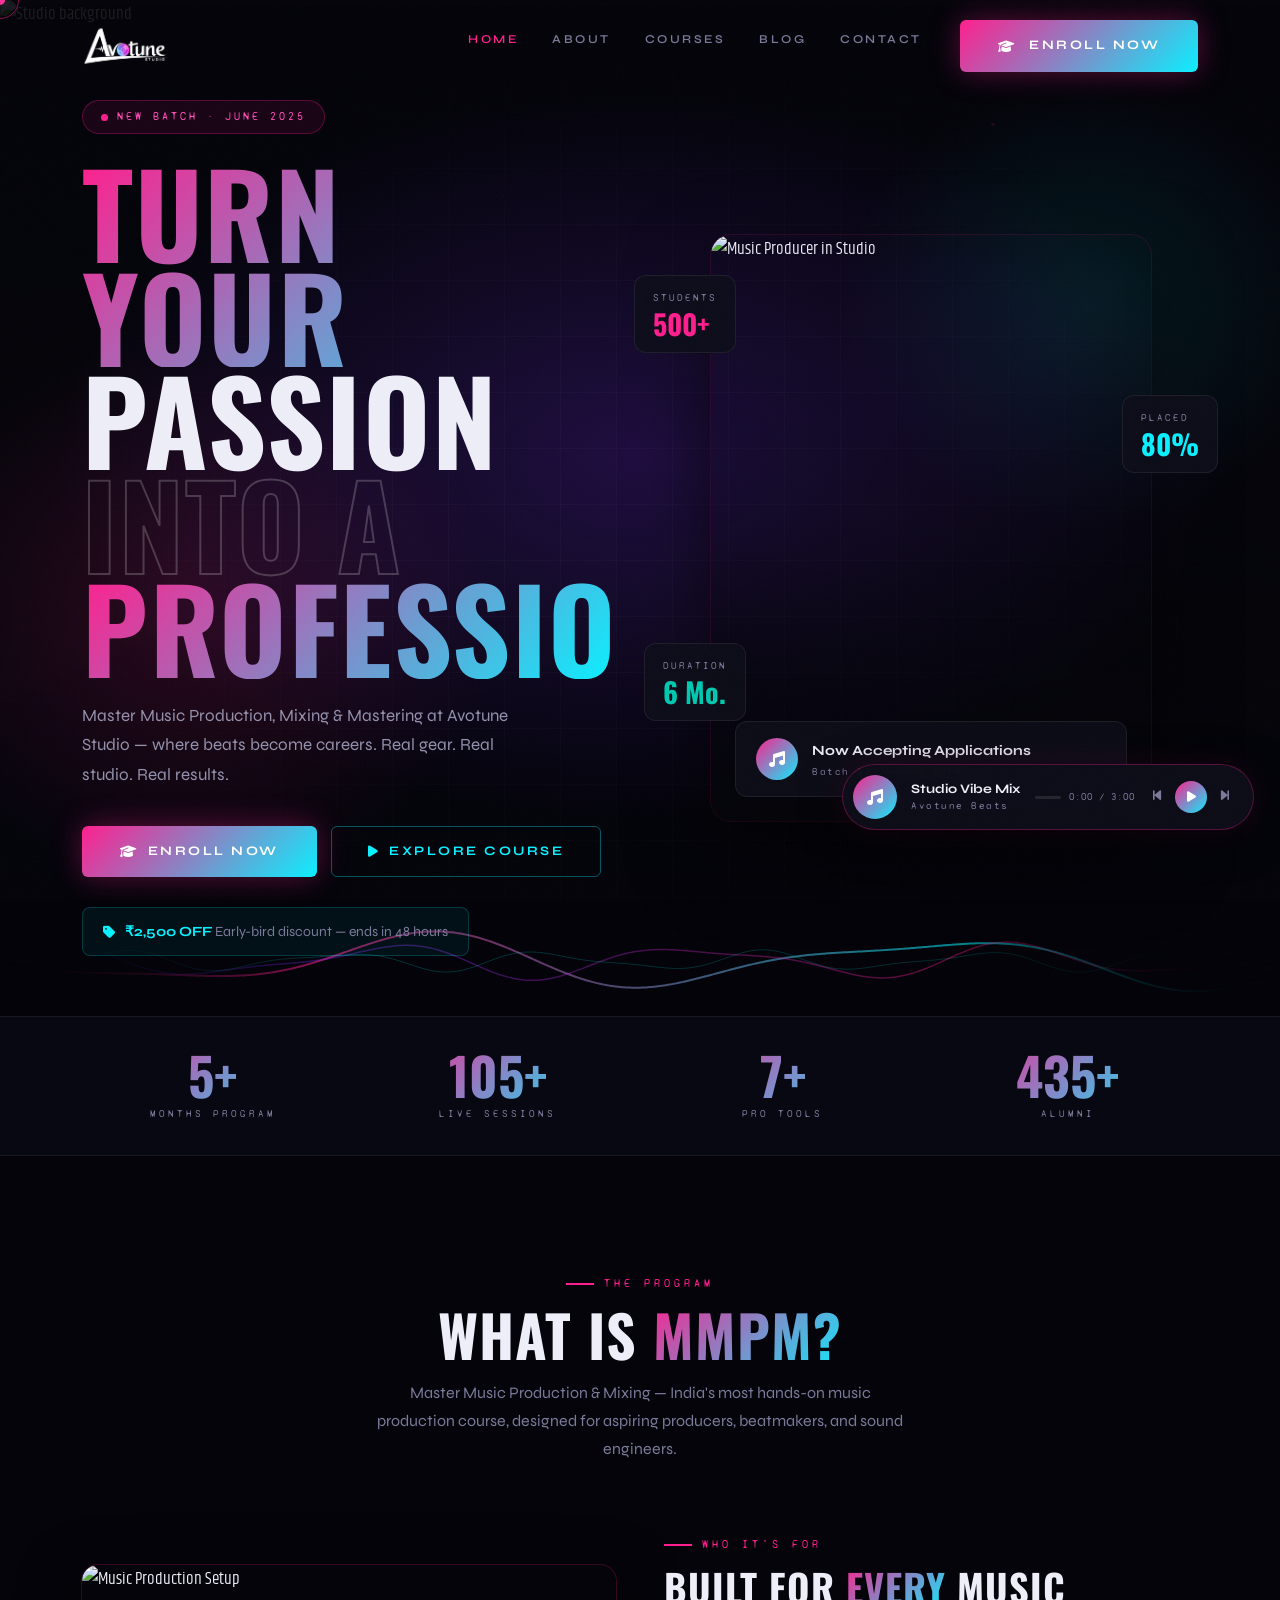
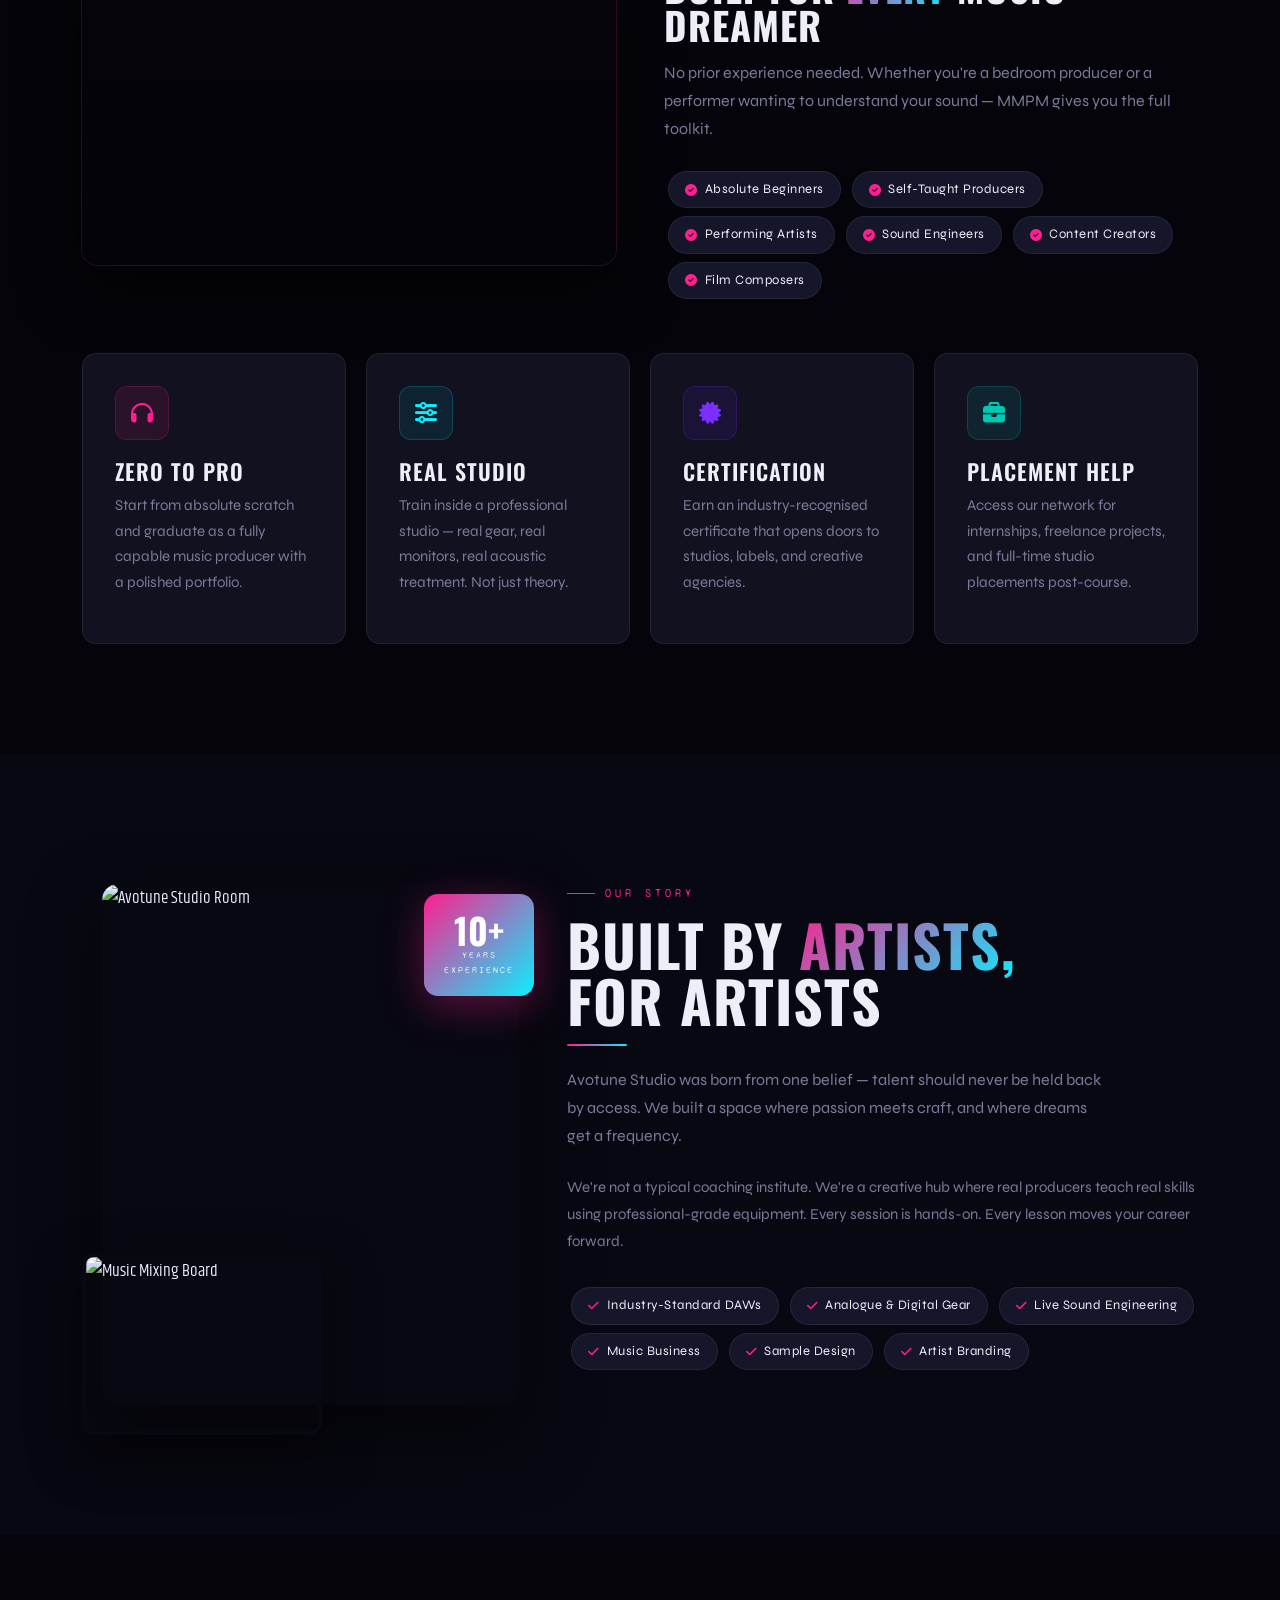
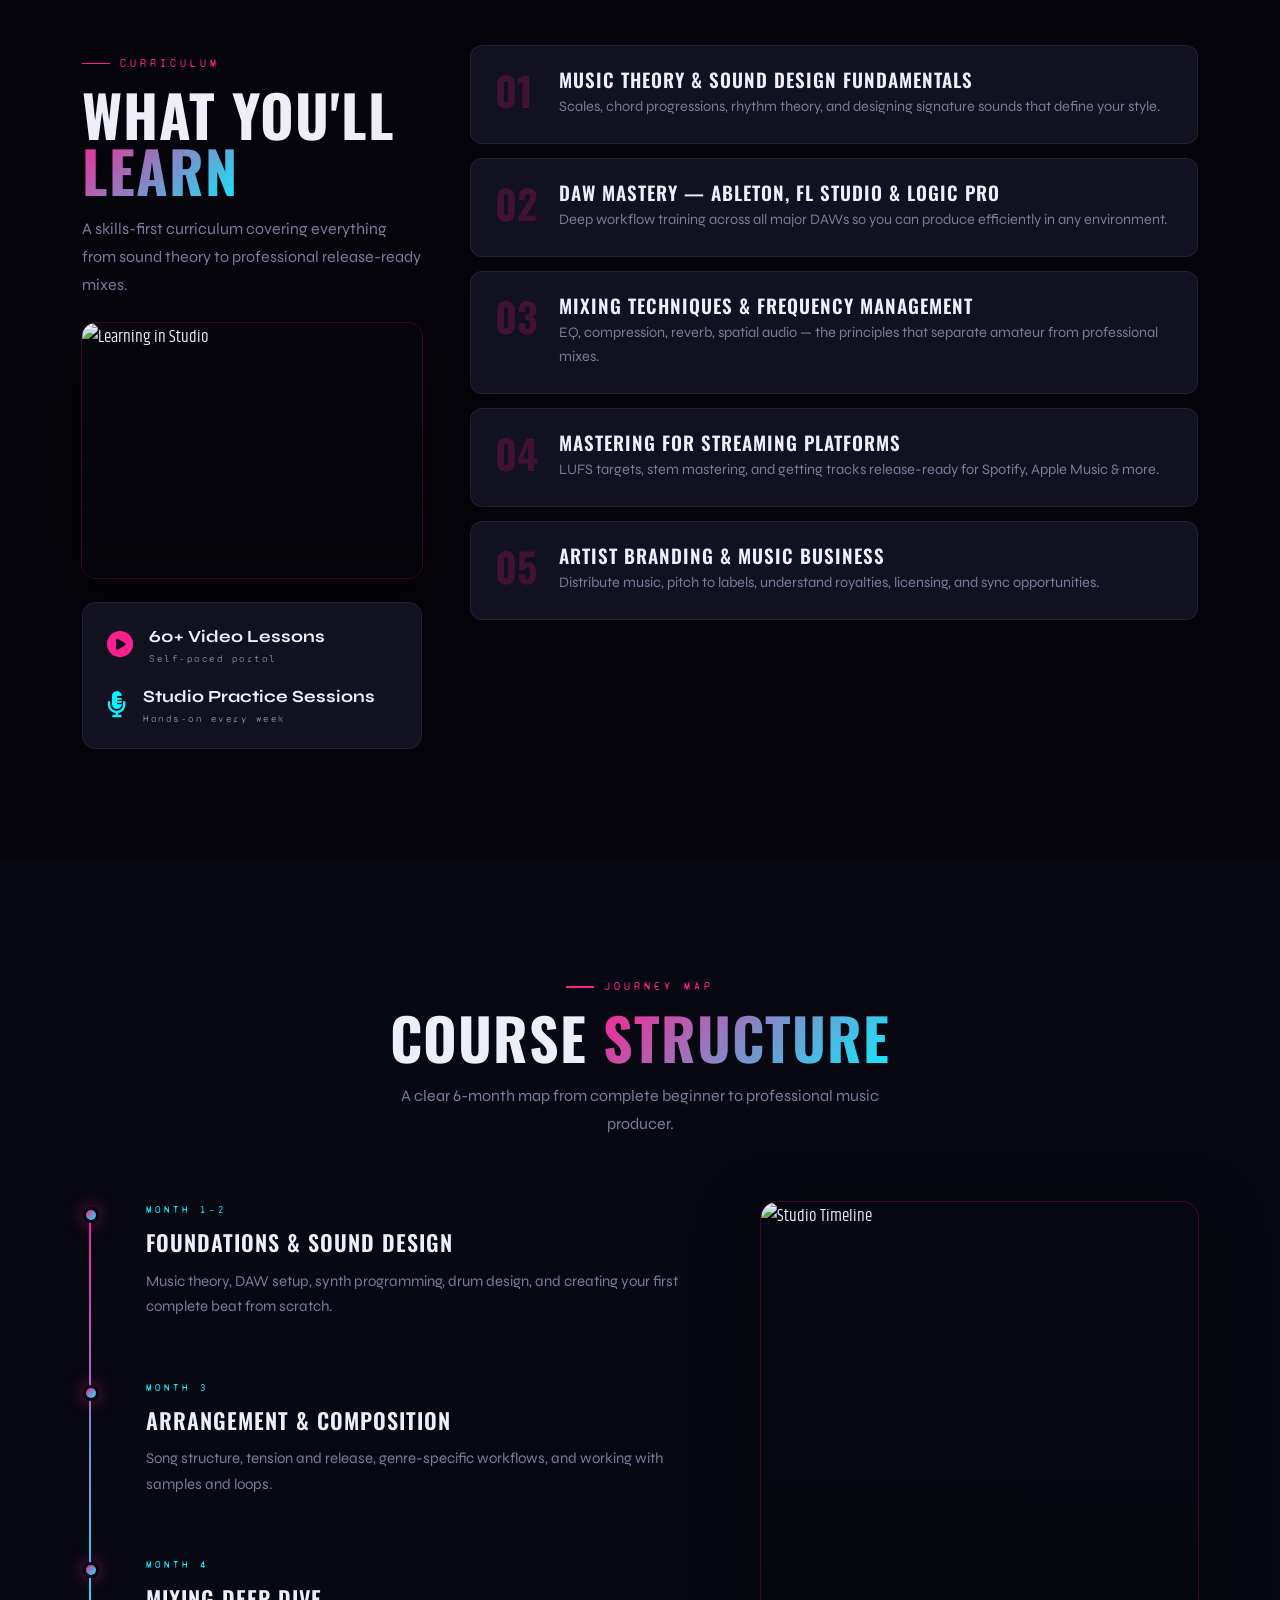
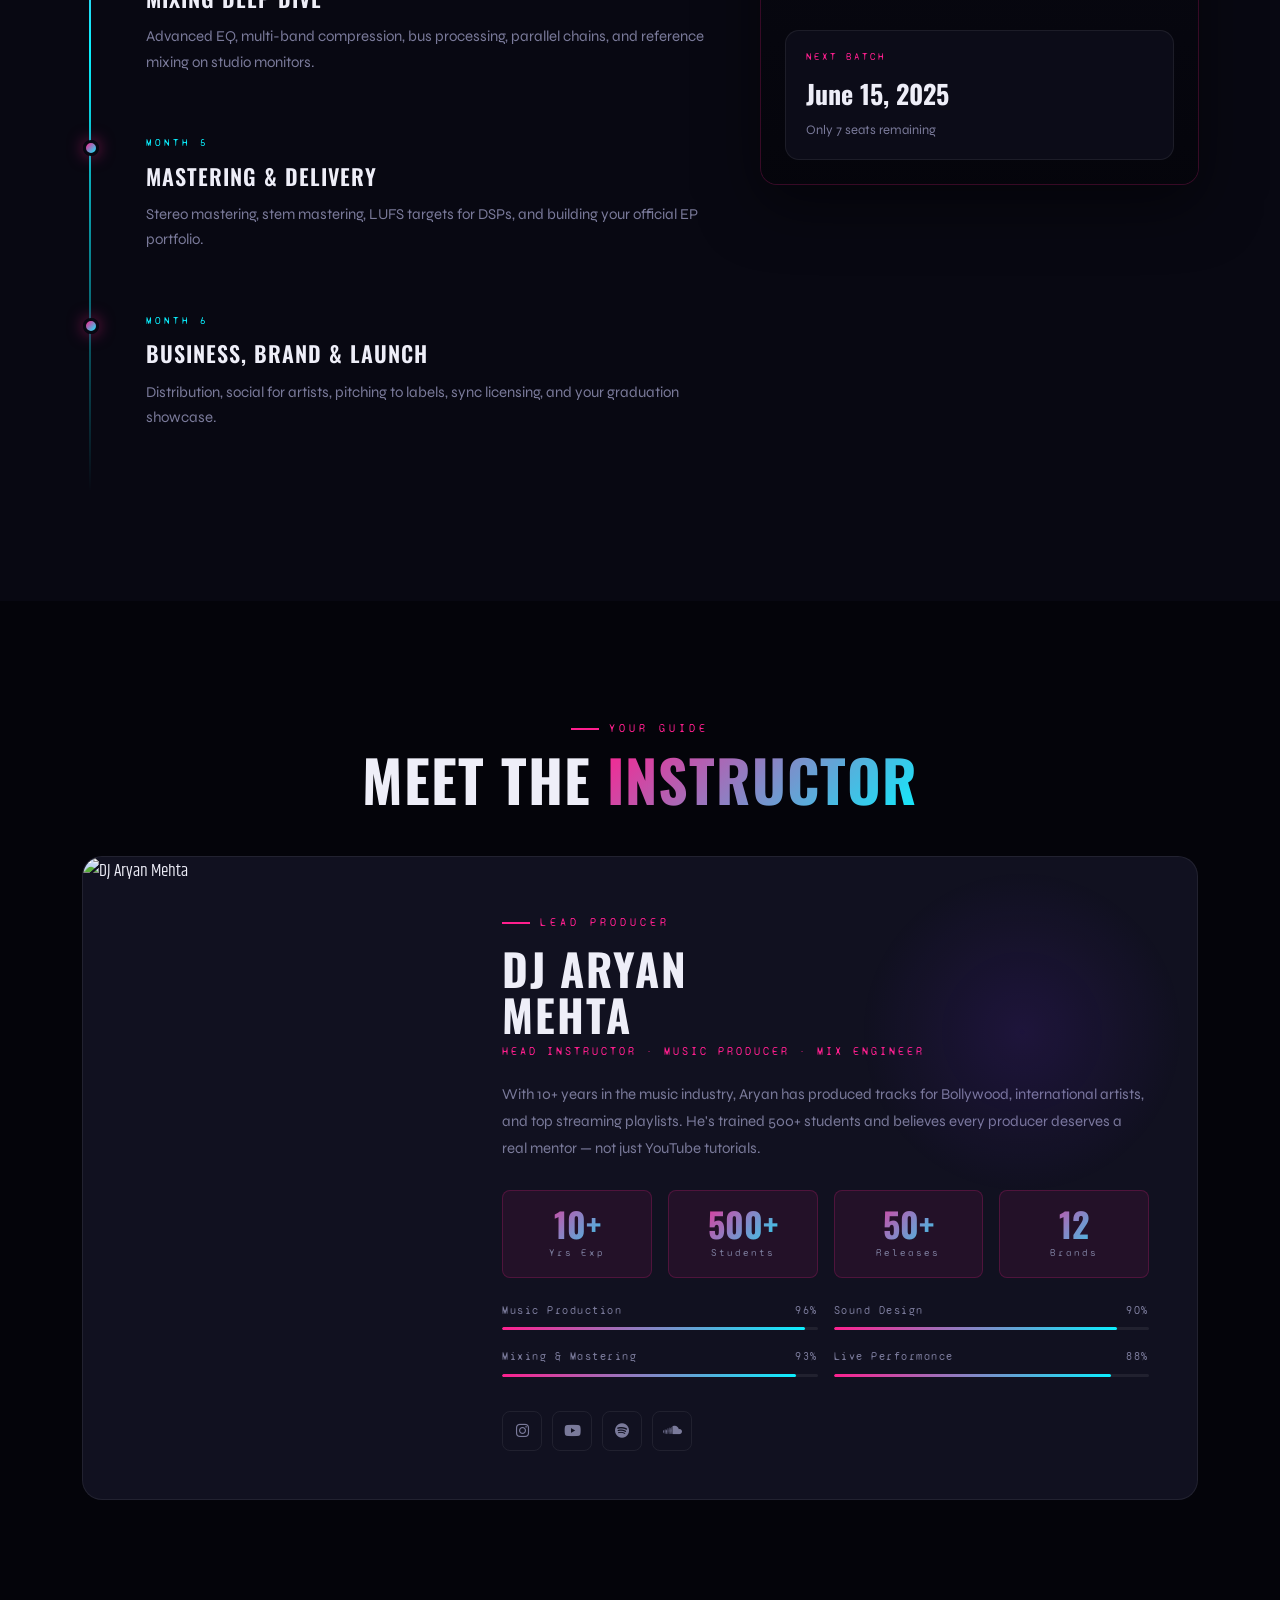
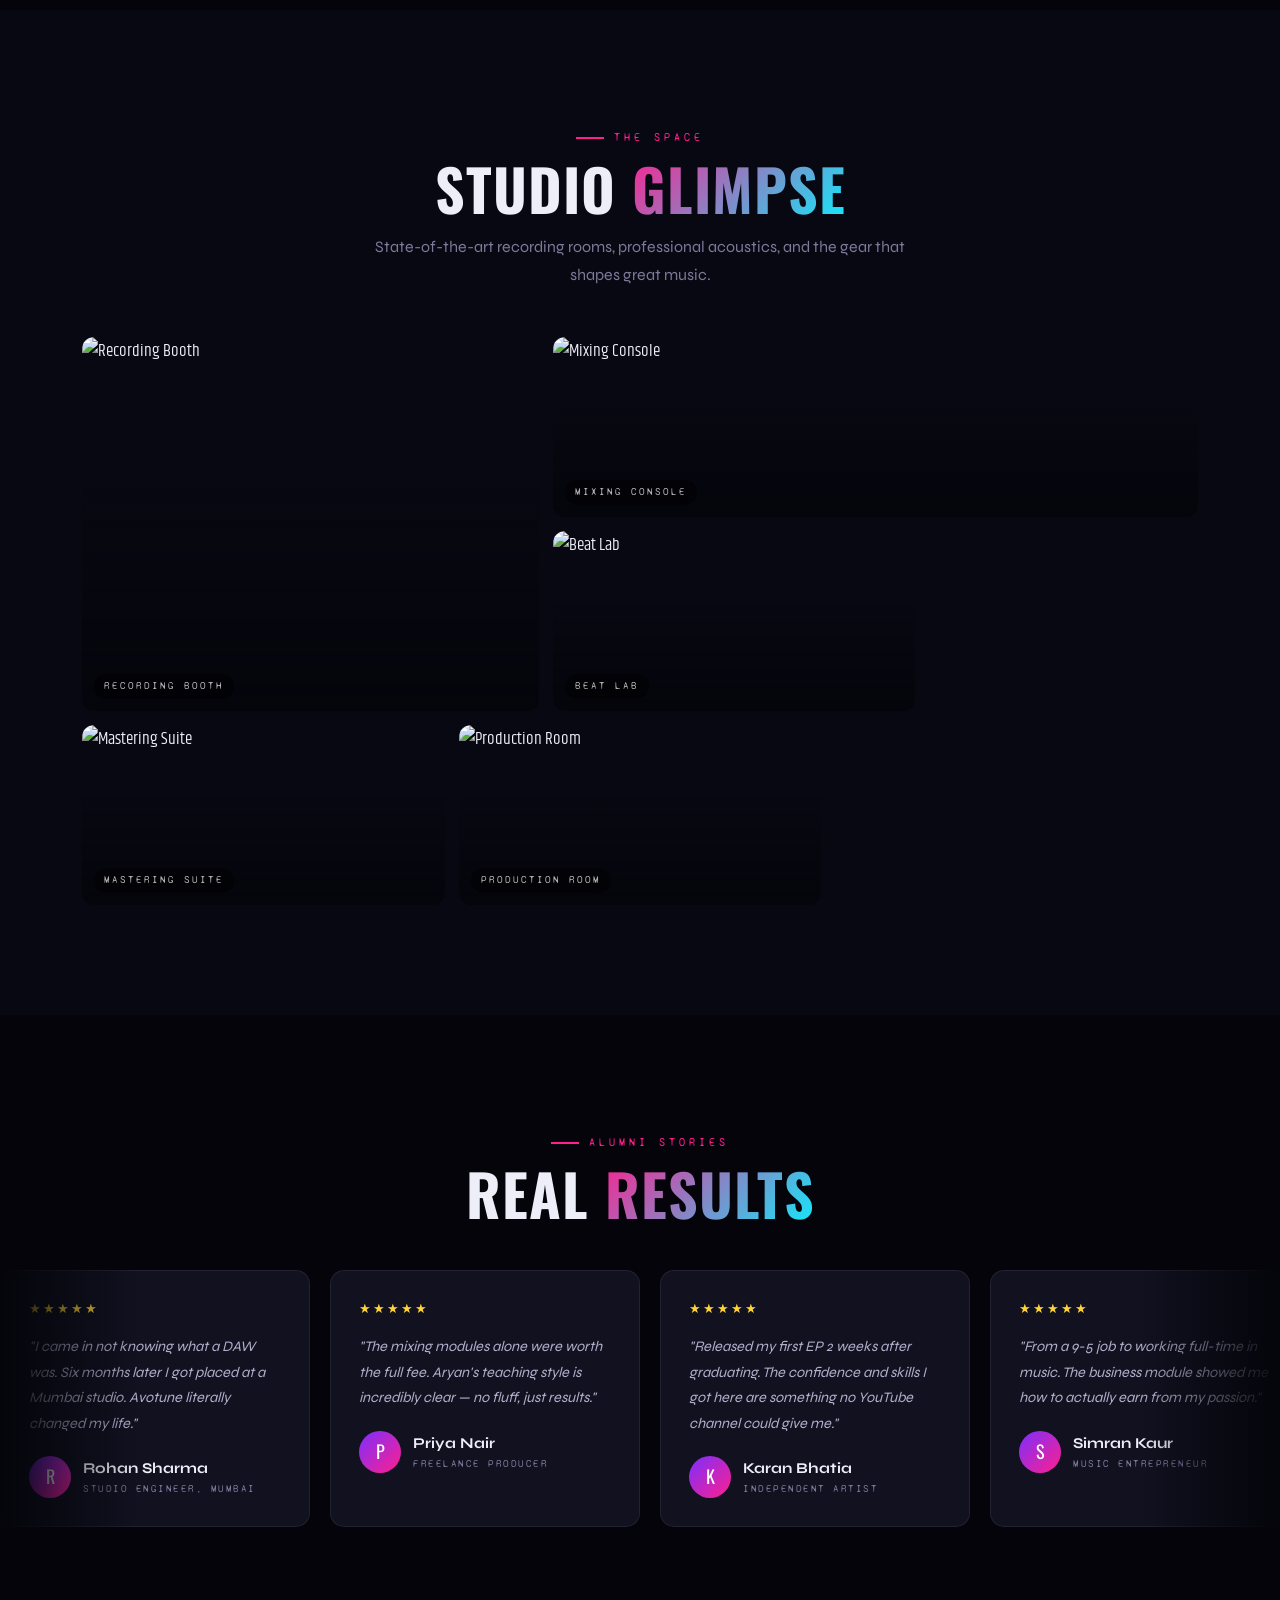
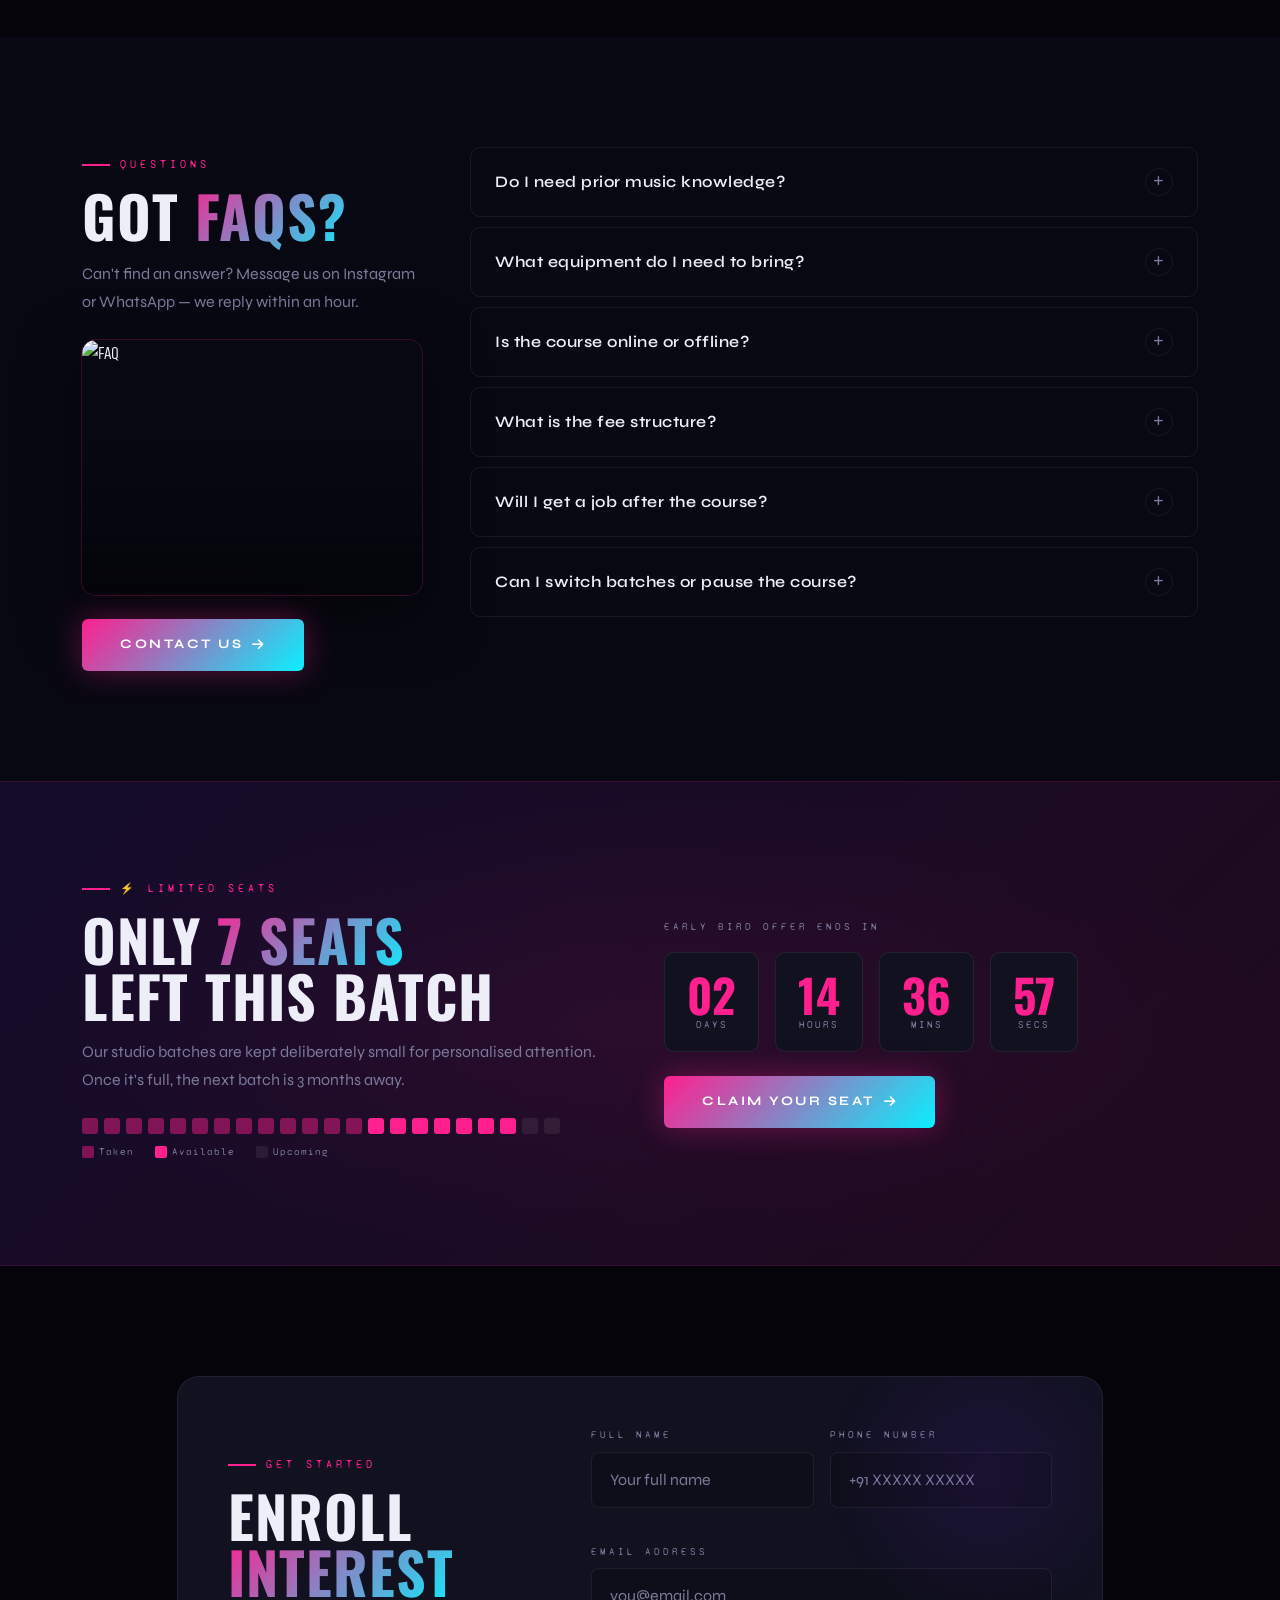
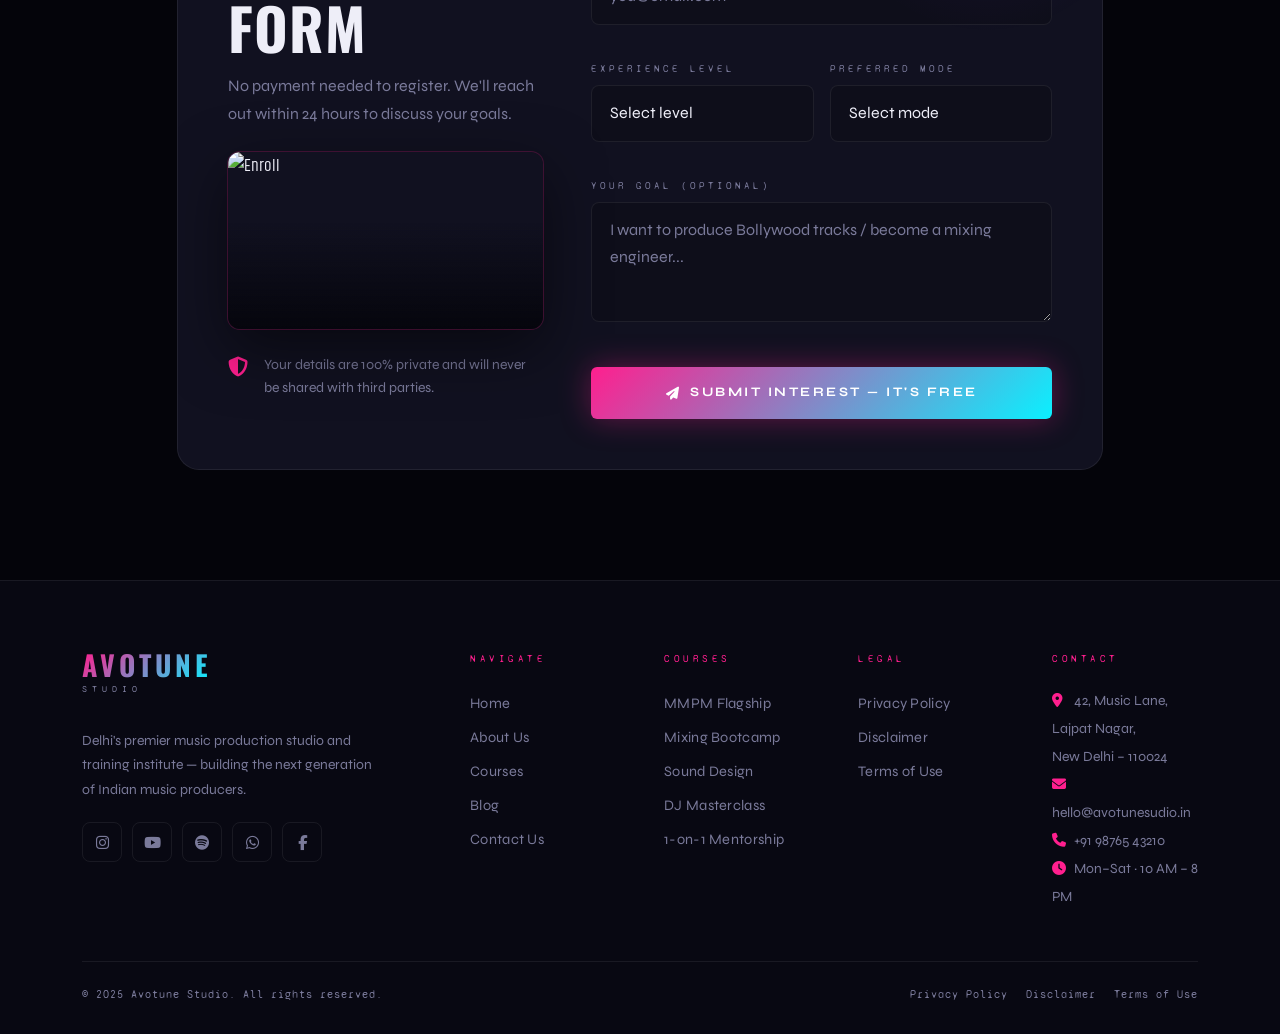
==== commit f4594f52: "Add files via upload" ====
--- a/index.html
+++ b/index.html
@@ -1,68 +1,20 @@
 <!DOCTYPE html>
 <html lang="en">
 <head>
-  <meta charset="UTF-8" />
+  <meta charset="UTF-8"/>
   <meta name="viewport" content="width=device-width, initial-scale=1.0"/>
   <meta name="description" content="Avotune Studio — India's premier music production school. Master Music Production, Mixing & Mastering with hands-on studio training."/>
-  <title>Avotune Studio — Master Music Production</title>
-
-  <!-- Bootstrap -->
+  
+  <title>Master Music Production — Avotune Studio</title>
   <link href="https://cdnjs.cloudflare.com/ajax/libs/bootstrap/5.3.2/css/bootstrap.min.css" rel="stylesheet"/>
-  <!-- Icons -->
   <link href="https://cdnjs.cloudflare.com/ajax/libs/font-awesome/6.5.0/css/all.min.css" rel="stylesheet"/>
-  <!-- Shared styles -->
   <link rel="stylesheet" href="css/style.css"/>
-  <!-- Home styles -->
   <link rel="stylesheet" href="css/home.css"/>
 </head>
 <body>
 
-<!-- Custom cursor -->
-<div class="cursor-dot"></div>
-<div class="cursor-ring"></div>
-
-<!-- Global particle canvas -->
-<canvas id="av-particles"></canvas>
-
-<!-- Mobile nav overlay -->
-<div class="nav-overlay"></div>
-
-<!-- ═══════════════════════════════════════════════════════════════
-     NAVBAR
-═══════════════════════════════════════════════════════════════ -->
-<nav id="av-nav">
-  <div class="container">
-    <div class="d-flex align-items-center justify-content-between">
-
-      <!-- Logo -->
-      <a href="index.html" class="nav-logo text-decoration-none">
-        <img src="assets/logo-white.png" alt="Avotune Studio"
-             onerror="this.style.display='none';this.nextElementSibling.style.display='block'"/>
-        <span style="display:none;">
-          <span class="nav-logo-text">Avotune</span>
-          <span class="nav-logo-sub">Studio</span>
-        </span>
-      </a>
-
-      <!-- Desktop links -->
-      <div class="nav-links-wrap d-flex align-items-center gap-3">
-        <ul class="nav-links">
-          <li><a href="index.html" class="active">Home</a></li>
-          <li><a href="about.html">About</a></li>
-          <li><a href="courses.html">Courses</a></li>
-          <li><a href="blog.html">Blog</a></li>
-          <li><a href="contact.html">Contact</a></li>
-        </ul>
-        <a href="#enroll" class="btn-av btn-primary ms-2">Enroll Now</a>
-      </div>
-
-      <!-- Hamburger -->
-      <button class="nav-hamburger" aria-label="Menu">
-        <span></span><span></span><span></span>
-      </button>
-    </div>
-  </div>
-</nav>
+<!-- ═══ HEADER (injected by js/components.js) ════════════════════ -->
+<div id="av-header-inject"></div>
 
 <!-- ═══════════════════════════════════════════════════════════════
      HERO
@@ -863,89 +815,15 @@
 <!-- ═══════════════════════════════════════════════════════════════
      FOOTER
 ═══════════════════════════════════════════════════════════════ -->
-<footer id="av-footer">
-  <div class="container">
-    <div class="row g-5">
-
-      <!-- Brand -->
-      <div class="col-lg-4">
-        <div class="footer-logo-text">Avotune</div>
-        <div class="footer-sub">Studio</div>
-        <p class="footer-desc">Delhi's premier music production studio and training institute — building the next generation of Indian music producers.</p>
-        <div class="social-row">
-          <a href="#" class="soc-btn"><i class="fab fa-instagram"></i></a>
-          <a href="#" class="soc-btn"><i class="fab fa-youtube"></i></a>
-          <a href="#" class="soc-btn"><i class="fab fa-spotify"></i></a>
-          <a href="#" class="soc-btn"><i class="fab fa-whatsapp"></i></a>
-          <a href="#" class="soc-btn"><i class="fab fa-facebook-f"></i></a>
-        </div>
-      </div>
-
-      <div class="col-6 col-md-4 col-lg-2">
-        <div class="footer-col-title">Course</div>
-        <a href="courses.html" class="footer-link">Overview</a>
-        <a href="courses.html" class="footer-link">Curriculum</a>
-        <a href="courses.html" class="footer-link">Schedule</a>
-        <a href="courses.html" class="footer-link">Instructor</a>
-        <a href="#enroll"       class="footer-link">Enroll</a>
-      </div>
-
-      <!-- Studio links -->
-      <div class="col-6 col-md-4 col-lg-2">
-        <div class="footer-col-title">Studio</div>
-        <a href="#gallery"       class="footer-link">Gallery</a>
-        <a href="about.html"     class="footer-link">About Us</a>
-        <a href="#testimonials"  class="footer-link">Alumni</a>
-        <a href="#faq"           class="footer-link">FAQ</a>
-        <a href="blog.html"      class="footer-link">Blog</a>
-      </div>
-
-      <!-- Contact -->
-      <div class="col-lg-4">
-        <div class="footer-col-title">Contact</div>
-        <p class="footer-contact">
-          <i class="fas fa-map-marker-alt"></i>Avotune Studio, New Delhi, India<br>
-          <i class="fas fa-envelope"></i>hello@avotunesudio.in<br>
-          <i class="fas fa-phone"></i>+91 98765 43210<br>
-          <i class="fas fa-clock"></i>Mon–Sat · 10 AM – 8 PM
-        </p>
-      </div>
-
-    </div>
-
-    <div class="footer-bottom">
-      <span class="footer-copy">© 2025 Avotune Studio. All rights reserved.</span>
-      <span class="footer-copy" style="display:flex;gap:16px;flex-wrap:wrap;"><a href="privacy-policy.html" style="color:var(--muted);text-decoration:none;font-size:11px;letter-spacing:1px;">Privacy Policy</a><a href="disclaimer.html" style="color:var(--muted);text-decoration:none;font-size:11px;letter-spacing:1px;">Disclaimer</a><a href="terms.html" style="color:var(--muted);text-decoration:none;font-size:11px;letter-spacing:1px;">Terms of Use</a></span>
-    </div>
-  </div>
-</footer>
-
-<!-- ═══════════════════════════════════════════════════════════════
-     FLOATING MUSIC PLAYER
-═══════════════════════════════════════════════════════════════ -->
-<div id="float-player">
-  <div class="fp-vinyl" id="fp-vinyl"><i class="fas fa-music"></i></div>
-  <div class="fp-meta">
-    <div class="fp-song"  id="fp-title">Avotune Vibe Mix</div>
-    <div class="fp-artist" id="fp-artist">Avotune Beats</div>
-  </div>
-  <div class="fp-progress-wrap">
-    <div class="fp-progress"><div class="fp-bar" id="fp-bar"></div></div>
-    <div class="fp-time" id="fp-time">0:00 / 3:00</div>
-  </div>
-  <div class="fp-controls">
-    <button class="fp-btn" id="fp-prev" title="Previous"><i class="fas fa-backward-step"></i></button>
-    <button class="fp-play-btn" id="fp-play" title="Play/Pause"><i class="fas fa-play" id="fp-icon"></i></button>
-    <button class="fp-btn" id="fp-next" title="Next"><i class="fas fa-forward-step"></i></button>
-  </div>
-</div>
-
-<!-- Bootstrap JS -->
+
+<!-- ═══ FOOTER + PLAYER (injected by js/components.js) ══════════ -->
+<div id="av-footer-inject"></div>
+<div id="av-player-inject"></div>
+
 <script src="https://cdnjs.cloudflare.com/ajax/libs/bootstrap/5.3.2/js/bootstrap.bundle.min.js"></script>
-<!-- Shared JS -->
+<script src="js/components.js"></script>
 <script src="js/main.js"></script>
-<!-- Home JS -->
 <script src="js/home.js"></script>
 
 </body>
-</html>
+</html>
--- a/css/style.css
+++ b/css/style.css
@@ -283,7 +283,33 @@
   text-transform: uppercase;
   margin-top: 2px;
 }
+/* Logo image — replace assets/logo.png with your actual file */
+.nav-logo-img {
+  height: 52px;
+  width: auto;
+  display: block;
+  object-fit: contain;
+}
+.footer-logo-img {
+  height: 44px;
+  width: auto;
+  display: block;
+  object-fit: contain;
+  margin-bottom: 4px;
+}
+/* Keep old selector for any stray uses */
 .nav-logo img { height: 52px; width: auto; }
+
+/* Footer legal links in bottom bar */
+.footer-legal-link {
+  color: var(--muted);
+  text-decoration: none;
+  font-family: var(--font-mono);
+  font-size: 11px;
+  letter-spacing: 1px;
+  transition: color .2s;
+}
+.footer-legal-link:hover { color: var(--pink); }
 
 .nav-links {
   display: flex; align-items: center; gap: 6px;
@@ -756,7 +782,7 @@
    FLOATING MUSIC PLAYER
 ══════════════════════════════════════════════════════════════════ */
 #float-player {
-  position: fixed; bottom: 26px; right: 26px;
+  position: fixed; bottom: 70px; right: 26px;
   z-index: 800;
   background: rgba(14,14,26,.92);
   border: 1px solid rgba(255,31,142,.3);
